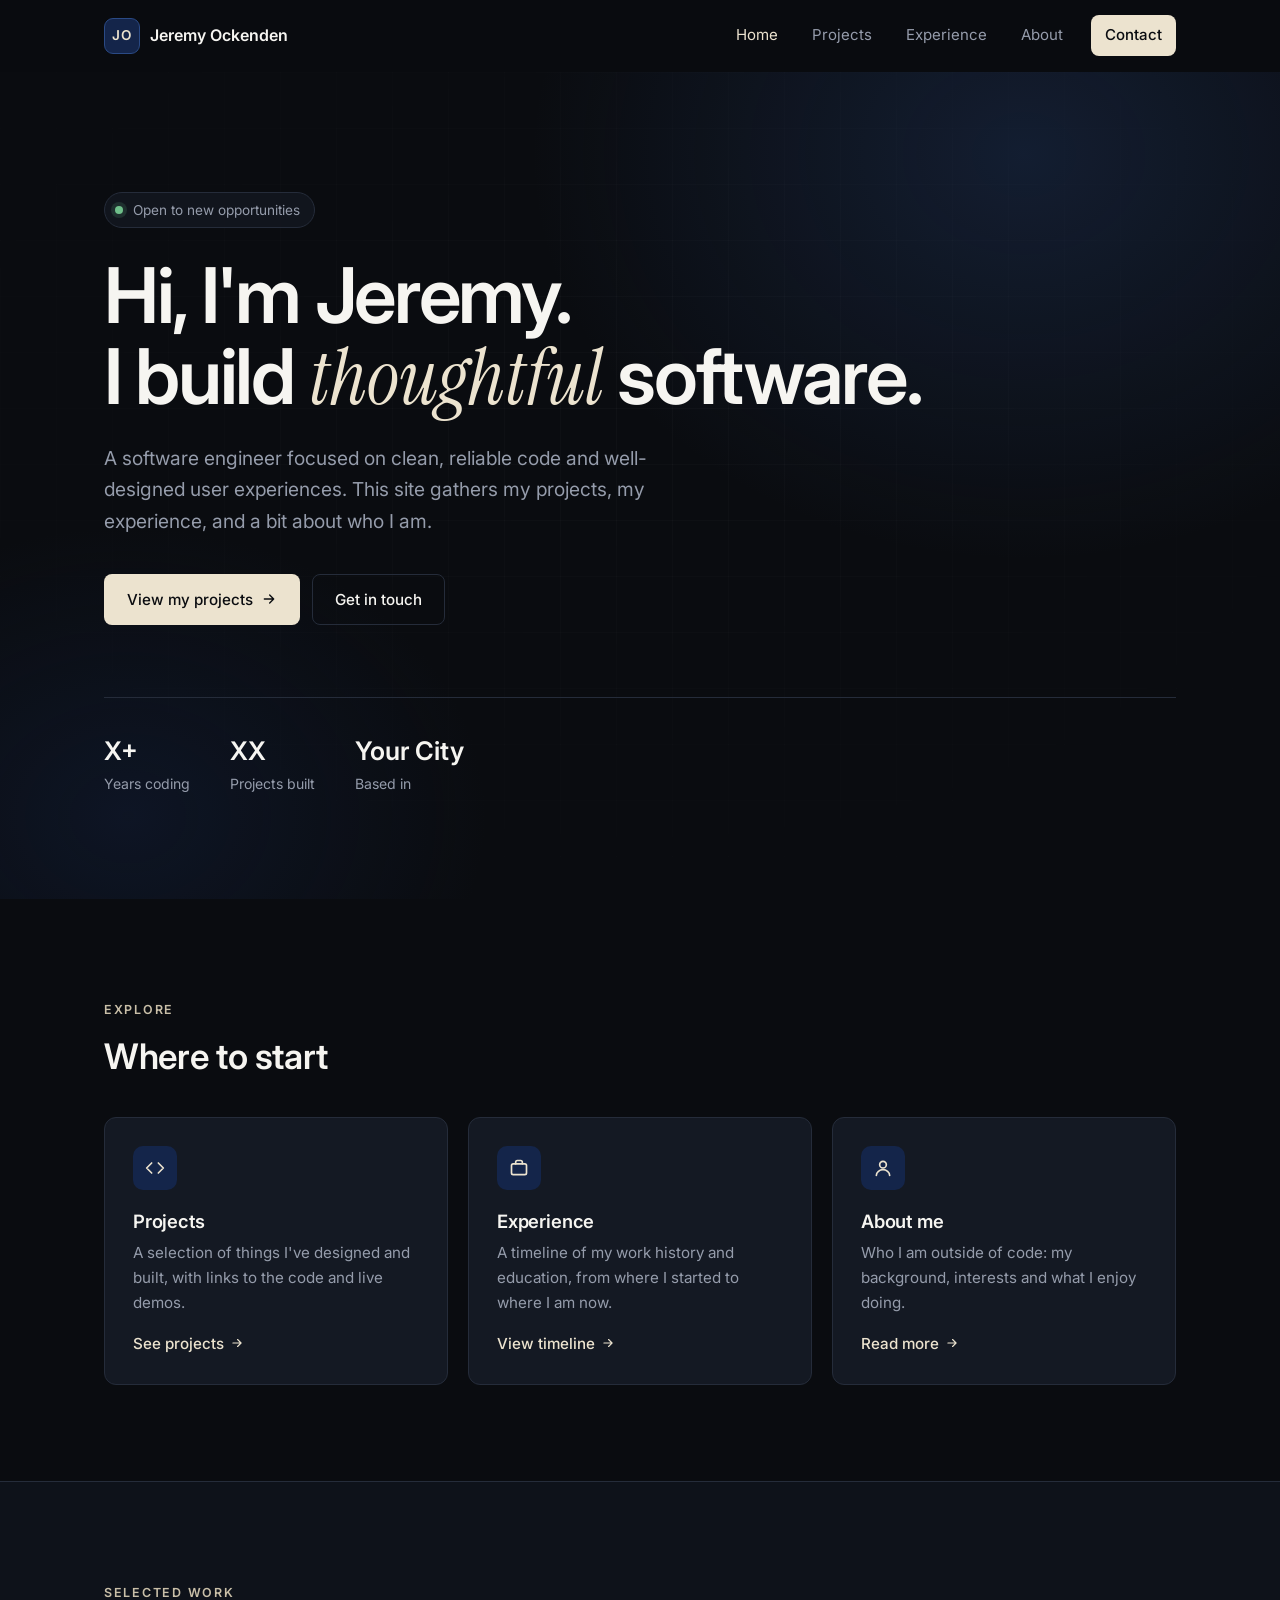
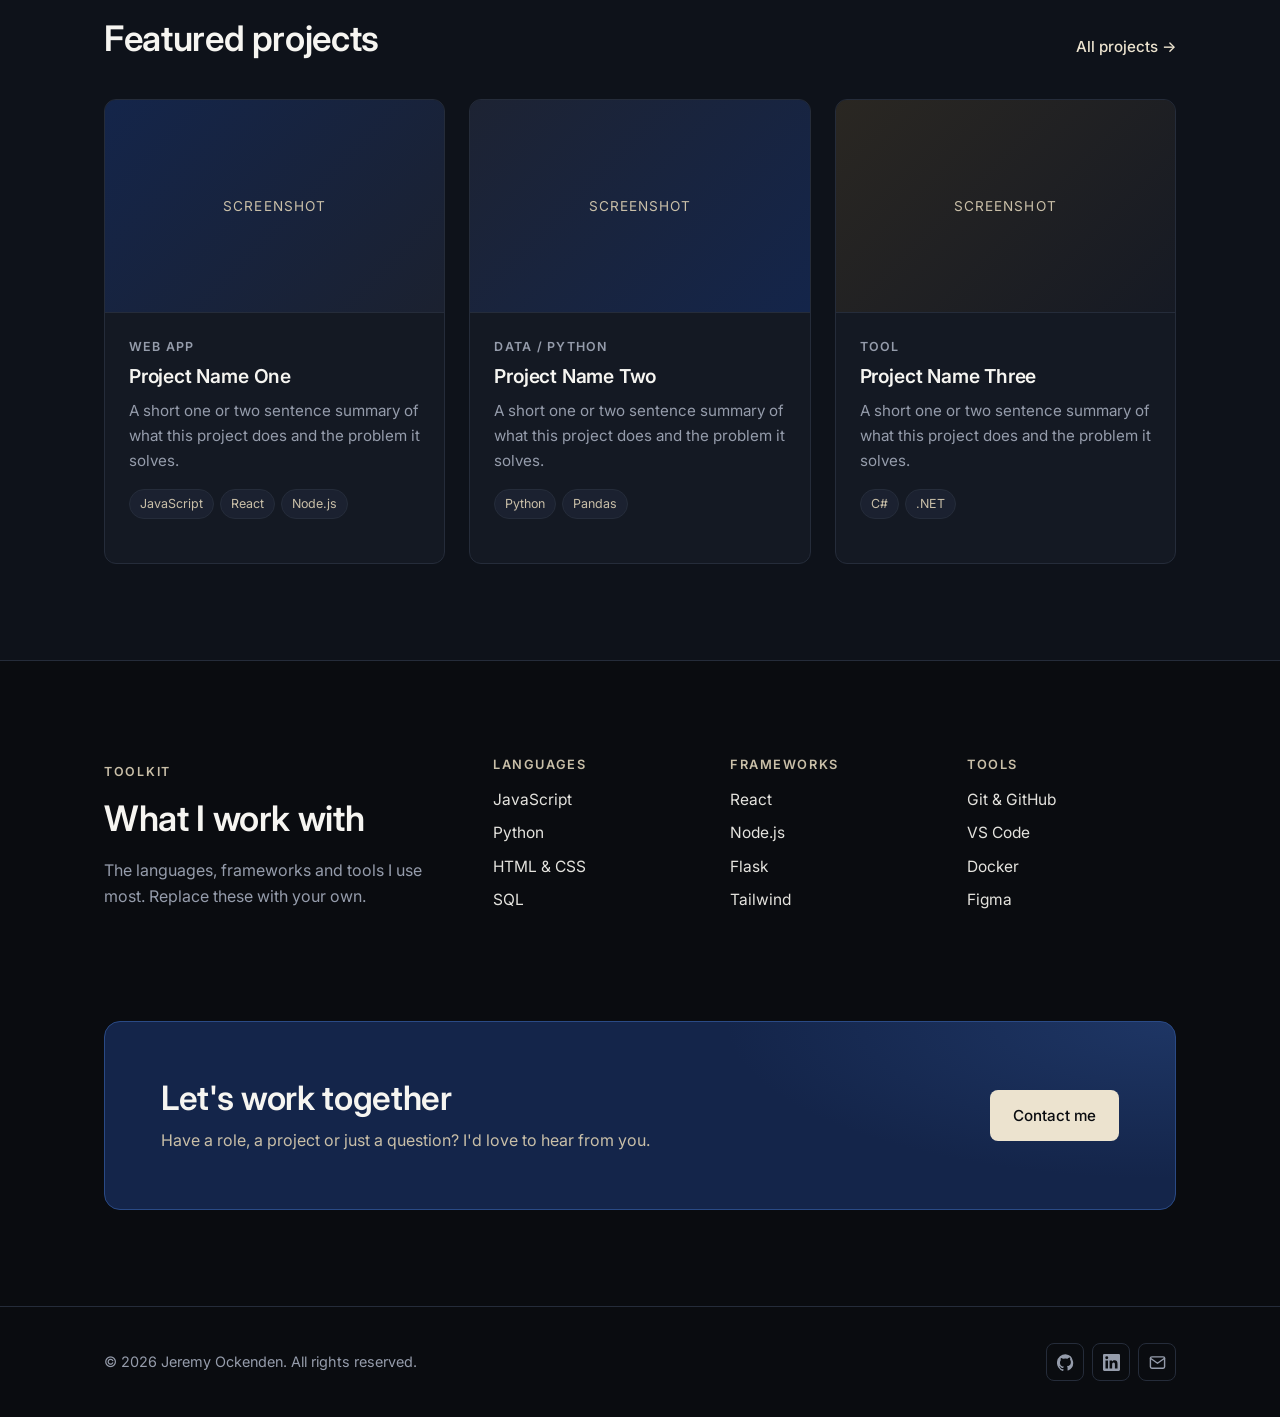
==== index.html @ d4c08396 "Initial personal website Co-Authored-By: Claude Opus 5.5 <noreply@anthropic.com>" ====
<!DOCTYPE html>
<html lang="en">
<head>
  <meta charset="UTF-8">
  <meta name="viewport" content="width=device-width, initial-scale=1.0">
  <title>Jeremy Ockenden | Software Engineer</title>
  <meta name="description" content="Personal website and portfolio of Jeremy Ockenden: projects, experience and contact.">
  <link rel="preconnect" href="https://fonts.googleapis.com">
  <link rel="preconnect" href="https://fonts.gstatic.com" crossorigin>
  <link href="https://fonts.googleapis.com/css2?family=Inter:wght@400;500;600;700&family=Instrument+Serif:ital@1&display=swap" rel="stylesheet">
  <link rel="stylesheet" href="css/styles.css">
</head>
<body>

  <header class="site-header">
    <nav class="container nav" aria-label="Main">
      <a href="index.html" class="logo"><span class="logo-mark">JO</span>Jeremy Ockenden</a>
      <button class="nav-toggle" aria-label="Toggle menu" aria-expanded="false"><span></span></button>
      <ul class="nav-links">
        <li><a href="index.html">Home</a></li>
        <li><a href="projects.html">Projects</a></li>
        <li><a href="experience.html">Experience</a></li>
        <li><a href="about.html">About</a></li>
        <li><a href="contact.html" class="nav-cta">Contact</a></li>
      </ul>
    </nav>
  </header>

  <main>
    <!-- Hero -->
    <section class="hero">
      <div class="container">
        <div class="status-pill"><span class="status-dot"></span>Open to new opportunities</div>
        <h1>Hi, I'm Jeremy.<br>I build <span class="serif">thoughtful</span> software.</h1>
        <p class="hero-lead">
          A software engineer focused on clean, reliable code and well-designed user experiences.
          This site gathers my projects, my experience, and a bit about who I am.
        </p>
        <div class="hero-actions">
          <a href="projects.html" class="btn btn-primary">
            View my projects
            <svg viewBox="0 0 24 24" fill="none" stroke="currentColor" stroke-width="2" stroke-linecap="round" stroke-linejoin="round"><path d="M5 12h14M13 6l6 6-6 6"/></svg>
          </a>
          <a href="contact.html" class="btn btn-secondary">Get in touch</a>
        </div>

        <div class="hero-meta">
          <div><strong>X+</strong><span>Years coding</span></div>
          <div><strong>XX</strong><span>Projects built</span></div>
          <div><strong>Your City</strong><span>Based in</span></div>
        </div>
      </div>
    </section>

    <!-- Quick navigation -->
    <section class="section">
      <div class="container">
        <div class="section-head reveal">
          <div>
            <span class="eyebrow">Explore</span>
            <h2>Where to start</h2>
          </div>
        </div>

        <div class="quick-grid">
          <a href="projects.html" class="quick-card reveal">
            <div class="icon">
              <svg viewBox="0 0 24 24" fill="none" stroke="currentColor" stroke-width="2" stroke-linecap="round" stroke-linejoin="round"><path d="M16 18l6-6-6-6M8 6l-6 6 6 6"/></svg>
            </div>
            <h3>Projects</h3>
            <p>A selection of things I've designed and built, with links to the code and live demos.</p>
            <span class="text-link">See projects
              <svg viewBox="0 0 24 24" fill="none" stroke="currentColor" stroke-width="2" stroke-linecap="round" stroke-linejoin="round"><path d="M5 12h14M13 6l6 6-6 6"/></svg>
            </span>
          </a>
          <a href="experience.html" class="quick-card reveal">
            <div class="icon">
              <svg viewBox="0 0 24 24" fill="none" stroke="currentColor" stroke-width="2" stroke-linecap="round" stroke-linejoin="round"><rect x="3" y="7" width="18" height="13" rx="2"/><path d="M8 7V5a2 2 0 0 1 2-2h4a2 2 0 0 1 2 2v2"/></svg>
            </div>
            <h3>Experience</h3>
            <p>A timeline of my work history and education, from where I started to where I am now.</p>
            <span class="text-link">View timeline
              <svg viewBox="0 0 24 24" fill="none" stroke="currentColor" stroke-width="2" stroke-linecap="round" stroke-linejoin="round"><path d="M5 12h14M13 6l6 6-6 6"/></svg>
            </span>
          </a>
          <a href="about.html" class="quick-card reveal">
            <div class="icon">
              <svg viewBox="0 0 24 24" fill="none" stroke="currentColor" stroke-width="2" stroke-linecap="round" stroke-linejoin="round"><circle cx="12" cy="8" r="4"/><path d="M4 21c0-4 4-7 8-7s8 3 8 7"/></svg>
            </div>
            <h3>About me</h3>
            <p>Who I am outside of code: my background, interests and what I enjoy doing.</p>
            <span class="text-link">Read more
              <svg viewBox="0 0 24 24" fill="none" stroke="currentColor" stroke-width="2" stroke-linecap="round" stroke-linejoin="round"><path d="M5 12h14M13 6l6 6-6 6"/></svg>
            </span>
          </a>
        </div>
      </div>
    </section>

    <!-- Featured projects -->
    <section class="section section-alt">
      <div class="container">
        <div class="section-head reveal">
          <div>
            <span class="eyebrow">Selected work</span>
            <h2>Featured projects</h2>
          </div>
          <a href="projects.html" class="text-link">All projects →</a>
        </div>

        <div class="project-grid">
          <article class="project-card reveal">
            <div class="project-thumb">Screenshot</div>
            <div class="project-body">
              <span class="project-type">Web App</span>
              <h3>Project Name One</h3>
              <p>A short one or two sentence summary of what this project does and the problem it solves.</p>
              <ul class="tags"><li class="tag">JavaScript</li><li class="tag">React</li><li class="tag">Node.js</li></ul>
            </div>
          </article>
          <article class="project-card reveal">
            <div class="project-thumb v2">Screenshot</div>
            <div class="project-body">
              <span class="project-type">Data / Python</span>
              <h3>Project Name Two</h3>
              <p>A short one or two sentence summary of what this project does and the problem it solves.</p>
              <ul class="tags"><li class="tag">Python</li><li class="tag">Pandas</li></ul>
            </div>
          </article>
          <article class="project-card reveal">
            <div class="project-thumb v3">Screenshot</div>
            <div class="project-body">
              <span class="project-type">Tool</span>
              <h3>Project Name Three</h3>
              <p>A short one or two sentence summary of what this project does and the problem it solves.</p>
              <ul class="tags"><li class="tag">C#</li><li class="tag">.NET</li></ul>
            </div>
          </article>
        </div>
      </div>
    </section>

    <!-- Skills -->
    <section class="section">
      <div class="container skills-wrap">
        <div class="reveal">
          <span class="eyebrow">Toolkit</span>
          <h2>What I work with</h2>
          <p class="muted">The languages, frameworks and tools I use most. Replace these with your own.</p>
        </div>
        <div class="skill-groups reveal">
          <div class="skill-group">
            <h4>Languages</h4>
            <ul><li>JavaScript</li><li>Python</li><li>HTML &amp; CSS</li><li>SQL</li></ul>
          </div>
          <div class="skill-group">
            <h4>Frameworks</h4>
            <ul><li>React</li><li>Node.js</li><li>Flask</li><li>Tailwind</li></ul>
          </div>
          <div class="skill-group">
            <h4>Tools</h4>
            <ul><li>Git &amp; GitHub</li><li>VS Code</li><li>Docker</li><li>Figma</li></ul>
          </div>
        </div>
      </div>
    </section>

    <!-- CTA -->
    <section class="section" style="padding-top: 0;">
      <div class="container">
        <div class="cta-band reveal">
          <div>
            <h2>Let's work together</h2>
            <p>Have a role, a project or just a question? I'd love to hear from you.</p>
          </div>
          <a href="contact.html" class="btn btn-primary">Contact me</a>
        </div>
      </div>
    </section>
  </main>

  <footer class="site-footer">
    <div class="container footer-inner">
      <p>© <span id="year"></span> Jeremy Ockenden. All rights reserved.</p>
      <div class="socials">
        <a href="https://github.com/your-username" aria-label="GitHub" target="_blank" rel="noopener">
          <svg viewBox="0 0 24 24" fill="currentColor"><path d="M12 .5a12 12 0 0 0-3.8 23.4c.6.1.8-.3.8-.6v-2c-3.3.7-4-1.6-4-1.6-.6-1.4-1.4-1.8-1.4-1.8-1-.7.1-.7.1-.7 1.2.1 1.8 1.2 1.8 1.2 1 1.8 2.8 1.3 3.5 1 .1-.8.4-1.3.7-1.6-2.7-.3-5.5-1.3-5.5-5.9 0-1.3.5-2.4 1.2-3.2-.1-.3-.5-1.5.1-3.2 0 0 1-.3 3.3 1.2a11.5 11.5 0 0 1 6 0C17.3 4.6 18.3 5 18.3 5c.7 1.7.2 2.9.1 3.2.8.8 1.2 1.9 1.2 3.2 0 4.6-2.8 5.6-5.5 5.9.4.4.8 1.1.8 2.2v3.3c0 .3.2.7.8.6A12 12 0 0 0 12 .5z"/></svg>
        </a>
        <a href="https://www.linkedin.com/in/your-profile" aria-label="LinkedIn" target="_blank" rel="noopener">
          <svg viewBox="0 0 24 24" fill="currentColor"><path d="M20.4 20.5h-3.6v-5.6c0-1.3 0-3-1.8-3s-2.1 1.4-2.1 2.9v5.7H9.3V9h3.4v1.6h.1c.5-.9 1.6-1.8 3.4-1.8 3.6 0 4.3 2.4 4.3 5.5v6.2zM5.3 7.4a2.1 2.1 0 1 1 0-4.2 2.1 2.1 0 0 1 0 4.2zM7.1 20.5H3.5V9h3.6v11.5zM22.2 0H1.8C.8 0 0 .8 0 1.7v20.6c0 .9.8 1.7 1.8 1.7h20.4c1 0 1.8-.8 1.8-1.7V1.7C24 .8 23.2 0 22.2 0z"/></svg>
        </a>
        <a href="contact.html" aria-label="Contact">
          <svg viewBox="0 0 24 24" fill="none" stroke="currentColor" stroke-width="2" stroke-linecap="round" stroke-linejoin="round"><rect x="2" y="4" width="20" height="16" rx="2"/><path d="M22 6l-10 7L2 6"/></svg>
        </a>
      </div>
    </div>
  </footer>

  <script src="js/main.js"></script>
</body>
</html>
---- css/styles.css ----
/* ==========================================================================
   Personal website — shared styles
   Palette: black, dark grey, dark blue, cream, white
   ========================================================================== */

:root {
  --bg: #0a0c10;
  --bg-alt: #0e121a;
  --surface: #141923;
  --surface-2: #1b2130;
  --border: #252c3a;
  --navy: #14254a;
  --navy-light: #2a4a85;
  --cream: #ece3cf;
  --cream-dim: #c9bfa8;
  --white: #f6f5f1;
  --text: #e4e3de;
  --muted: #959cab;

  --font-sans: "Inter", system-ui, -apple-system, "Segoe UI", sans-serif;
  --font-serif: "Instrument Serif", Georgia, serif;

  --radius: 12px;
  --radius-sm: 8px;
  --max-width: 1120px;
  --nav-height: 72px;
  --ease: cubic-bezier(0.2, 0.7, 0.2, 1);
}

*,
*::before,
*::after {
  box-sizing: border-box;
}

html {
  scroll-behavior: smooth;
}

body {
  margin: 0;
  background: var(--bg);
  color: var(--text);
  font-family: var(--font-sans);
  font-size: 16px;
  line-height: 1.65;
  -webkit-font-smoothing: antialiased;
  display: flex;
  flex-direction: column;
  min-height: 100vh;
}

main {
  flex: 1;
}

img {
  max-width: 100%;
  display: block;
}

a {
  color: inherit;
  text-decoration: none;
}

h1,
h2,
h3,
h4 {
  color: var(--white);
  line-height: 1.2;
  margin: 0 0 0.5em;
  font-weight: 600;
  letter-spacing: -0.01em;
}

p {
  margin: 0 0 1em;
}

.container {
  width: 100%;
  max-width: var(--max-width);
  margin: 0 auto;
  padding: 0 24px;
}

.serif {
  font-family: var(--font-serif);
  font-weight: 400;
  font-style: italic;
  color: var(--cream);
  letter-spacing: 0;
}

.eyebrow {
  display: inline-block;
  font-size: 0.78rem;
  font-weight: 600;
  letter-spacing: 0.14em;
  text-transform: uppercase;
  color: var(--cream-dim);
  margin-bottom: 14px;
}

.muted {
  color: var(--muted);
}

/* ---------- Navigation ---------- */

.site-header {
  position: sticky;
  top: 0;
  z-index: 50;
  height: var(--nav-height);
  background: rgba(10, 12, 16, 0.82);
  backdrop-filter: blur(12px);
  -webkit-backdrop-filter: blur(12px);
  border-bottom: 1px solid transparent;
  transition: border-color 0.3s var(--ease);
}

.site-header.scrolled {
  border-bottom-color: var(--border);
}

.nav {
  height: 100%;
  display: flex;
  align-items: center;
  justify-content: space-between;
}

.logo {
  display: flex;
  align-items: center;
  gap: 10px;
  font-weight: 600;
  color: var(--white);
}

.logo-mark {
  width: 36px;
  height: 36px;
  border-radius: 9px;
  background: var(--navy);
  border: 1px solid var(--navy-light);
  display: grid;
  place-items: center;
  font-size: 0.85rem;
  letter-spacing: 0.04em;
  color: var(--cream);
}

.nav-links {
  display: flex;
  align-items: center;
  gap: 6px;
  list-style: none;
  margin: 0;
  padding: 0;
}

.nav-links a {
  display: block;
  padding: 8px 14px;
  border-radius: var(--radius-sm);
  font-size: 0.94rem;
  color: var(--muted);
  transition: color 0.2s, background 0.2s;
}

.nav-links a:hover {
  color: var(--white);
  background: var(--surface);
}

.nav-links a.active {
  color: var(--cream);
}

.nav-links a.nav-cta {
  margin-left: 8px;
  color: var(--bg);
  background: var(--cream);
  font-weight: 500;
}

.nav-links a.nav-cta:hover {
  background: var(--white);
}

.nav-toggle {
  display: none;
  background: none;
  border: 1px solid var(--border);
  border-radius: var(--radius-sm);
  width: 42px;
  height: 42px;
  cursor: pointer;
  padding: 0;
  place-items: center;
}

.nav-toggle span,
.nav-toggle span::before,
.nav-toggle span::after {
  display: block;
  width: 18px;
  height: 1.5px;
  background: var(--white);
  position: relative;
  transition: transform 0.25s var(--ease), background 0.25s;
}

.nav-toggle span::before,
.nav-toggle span::after {
  content: "";
  position: absolute;
  left: 0;
}

.nav-toggle span::before {
  top: -6px;
}

.nav-toggle span::after {
  top: 6px;
}

.nav-open .nav-toggle span {
  background: transparent;
}

.nav-open .nav-toggle span::before {
  transform: translateY(6px) rotate(45deg);
}

.nav-open .nav-toggle span::after {
  transform: translateY(-6px) rotate(-45deg);
}

/* ---------- Buttons ---------- */

.btn {
  display: inline-flex;
  align-items: center;
  gap: 8px;
  padding: 12px 22px;
  border-radius: var(--radius-sm);
  font-family: inherit;
  font-size: 0.95rem;
  font-weight: 500;
  border: 1px solid transparent;
  cursor: pointer;
  transition: background 0.2s, color 0.2s, border-color 0.2s, transform 0.2s;
}

.btn:hover {
  transform: translateY(-1px);
}

.btn-primary {
  background: var(--cream);
  color: var(--bg);
}

.btn-primary:hover {
  background: var(--white);
}

.btn-secondary {
  background: transparent;
  color: var(--white);
  border-color: var(--border);
}

.btn-secondary:hover {
  border-color: var(--cream-dim);
}

.btn svg {
  width: 16px;
  height: 16px;
}

.text-link {
  display: inline-flex;
  align-items: center;
  gap: 6px;
  color: var(--cream);
  font-weight: 500;
  font-size: 0.95rem;
}

.text-link:hover {
  text-decoration: underline;
  text-underline-offset: 4px;
}

/* ---------- Page sections ---------- */

.section {
  padding: 96px 0;
}

.section-alt {
  background: var(--bg-alt);
  border-top: 1px solid var(--border);
  border-bottom: 1px solid var(--border);
}

.section-head {
  display: flex;
  align-items: flex-end;
  justify-content: space-between;
  gap: 24px;
  margin-bottom: 40px;
  flex-wrap: wrap;
}

.section-head h2 {
  font-size: clamp(1.7rem, 3vw, 2.2rem);
  margin: 0;
}

.page-header {
  padding: 88px 0 48px;
  border-bottom: 1px solid var(--border);
  background:
    radial-gradient(ellipse 60% 80% at 85% 0%, rgba(42, 74, 133, 0.22), transparent 70%),
    var(--bg);
}

.page-header h1 {
  font-size: clamp(2.2rem, 5vw, 3.4rem);
  margin-bottom: 14px;
}

.page-header p {
  max-width: 620px;
  color: var(--muted);
  font-size: 1.08rem;
  margin: 0;
}

/* ---------- Hero (home) ---------- */

.hero {
  position: relative;
  padding: 120px 0 104px;
  overflow: hidden;
  background:
    radial-gradient(ellipse 55% 70% at 80% 10%, rgba(42, 74, 133, 0.28), transparent 70%),
    radial-gradient(ellipse 40% 50% at 10% 90%, rgba(20, 37, 74, 0.35), transparent 70%),
    var(--bg);
}

.hero::after {
  content: "";
  position: absolute;
  inset: 0;
  background-image:
    linear-gradient(rgba(255, 255, 255, 0.025) 1px, transparent 1px),
    linear-gradient(90deg, rgba(255, 255, 255, 0.025) 1px, transparent 1px);
  background-size: 56px 56px;
  mask-image: radial-gradient(ellipse 70% 70% at 50% 40%, black, transparent);
  -webkit-mask-image: radial-gradient(ellipse 70% 70% at 50% 40%, black, transparent);
  pointer-events: none;
}

.hero .container {
  position: relative;
  z-index: 1;
}

.status-pill {
  display: inline-flex;
  align-items: center;
  gap: 10px;
  padding: 6px 14px 6px 10px;
  border: 1px solid var(--border);
  border-radius: 999px;
  background: rgba(20, 25, 35, 0.7);
  font-size: 0.85rem;
  color: var(--muted);
  margin-bottom: 28px;
}

.status-dot {
  width: 8px;
  height: 8px;
  border-radius: 50%;
  background: #6fbf8a;
  box-shadow: 0 0 0 4px rgba(111, 191, 138, 0.15);
}

.hero h1 {
  font-size: clamp(2.6rem, 7vw, 4.8rem);
  line-height: 1.05;
  letter-spacing: -0.03em;
  margin-bottom: 24px;
  max-width: 820px;
}

.hero-lead {
  font-size: clamp(1.05rem, 1.6vw, 1.2rem);
  color: var(--muted);
  max-width: 600px;
  margin-bottom: 36px;
}

.hero-actions {
  display: flex;
  gap: 12px;
  flex-wrap: wrap;
}

.hero-meta {
  display: flex;
  gap: 40px;
  flex-wrap: wrap;
  margin-top: 72px;
  padding-top: 32px;
  border-top: 1px solid var(--border);
}

.hero-meta div {
  display: flex;
  flex-direction: column;
}

.hero-meta strong {
  font-size: 1.6rem;
  font-weight: 600;
  color: var(--white);
}

.hero-meta span {
  font-size: 0.88rem;
  color: var(--muted);
}

/* ---------- Quick links (home) ---------- */

.quick-grid {
  display: grid;
  grid-template-columns: repeat(3, 1fr);
  gap: 20px;
}

.quick-card {
  display: flex;
  flex-direction: column;
  padding: 28px;
  border-radius: var(--radius);
  background: var(--surface);
  border: 1px solid var(--border);
  transition: border-color 0.25s, transform 0.25s var(--ease);
}

.quick-card:hover {
  border-color: var(--navy-light);
  transform: translateY(-3px);
}

.quick-card .icon {
  width: 44px;
  height: 44px;
  border-radius: 10px;
  background: var(--navy);
  display: grid;
  place-items: center;
  color: var(--cream);
  margin-bottom: 20px;
}

.quick-card .icon svg {
  width: 20px;
  height: 20px;
}

.quick-card h3 {
  font-size: 1.15rem;
  margin-bottom: 8px;
}

.quick-card p {
  color: var(--muted);
  font-size: 0.95rem;
  flex: 1;
}

.quick-card .text-link svg {
  width: 14px;
  height: 14px;
  transition: transform 0.2s;
}

.quick-card:hover .text-link svg {
  transform: translateX(3px);
}

/* ---------- Skills strip ---------- */

.skills-wrap {
  display: grid;
  grid-template-columns: 1fr 2fr;
  gap: 48px;
  align-items: start;
}

.skills-wrap h2 {
  font-size: clamp(1.7rem, 3vw, 2.2rem);
}

.skill-groups {
  display: grid;
  grid-template-columns: repeat(3, 1fr);
  gap: 28px;
}

.skill-group h4 {
  font-size: 0.8rem;
  font-weight: 600;
  letter-spacing: 0.12em;
  text-transform: uppercase;
  color: var(--cream-dim);
  margin-bottom: 14px;
}

.skill-group ul {
  list-style: none;
  margin: 0;
  padding: 0;
  display: flex;
  flex-direction: column;
  gap: 8px;
}

.skill-group li {
  color: var(--text);
  font-size: 0.97rem;
}

/* ---------- Tags ---------- */

.tags {
  display: flex;
  flex-wrap: wrap;
  gap: 6px;
  list-style: none;
  margin: 0;
  padding: 0;
}

.tag {
  font-size: 0.78rem;
  padding: 4px 10px;
  border-radius: 999px;
  background: var(--surface-2);
  border: 1px solid var(--border);
  color: var(--cream-dim);
}

/* ---------- Project cards ---------- */

.project-grid {
  display: grid;
  grid-template-columns: repeat(3, 1fr);
  gap: 24px;
}

.project-card {
  display: flex;
  flex-direction: column;
  border-radius: var(--radius);
  background: var(--surface);
  border: 1px solid var(--border);
  overflow: hidden;
  transition: border-color 0.25s, transform 0.25s var(--ease);
}

.project-card:hover {
  border-color: var(--navy-light);
  transform: translateY(-3px);
}

.project-card.hidden {
  display: none;
}

.project-thumb {
  aspect-ratio: 16 / 10;
  display: grid;
  place-items: center;
  background:
    linear-gradient(135deg, var(--navy) 0%, var(--surface-2) 100%);
  border-bottom: 1px solid var(--border);
  color: var(--cream-dim);
  font-size: 0.85rem;
  letter-spacing: 0.08em;
  text-transform: uppercase;
  position: relative;
}

.project-thumb img {
  width: 100%;
  height: 100%;
  object-fit: cover;
}

.project-thumb.v2 {
  background: linear-gradient(135deg, #1d2333 0%, var(--navy) 100%);
}

.project-thumb.v3 {
  background: linear-gradient(135deg, #2a2722 0%, #161a24 100%);
}

.project-body {
  display: flex;
  flex-direction: column;
  flex: 1;
  padding: 24px;
}

.project-body .project-type {
  font-size: 0.78rem;
  font-weight: 600;
  letter-spacing: 0.1em;
  text-transform: uppercase;
  color: var(--muted);
  margin-bottom: 8px;
}

.project-body h3 {
  font-size: 1.2rem;
  margin-bottom: 10px;
}

.project-body p {
  color: var(--muted);
  font-size: 0.95rem;
  flex: 1;
}

.project-body .tags {
  margin-bottom: 20px;
}

.project-links {
  display: flex;
  gap: 18px;
  padding-top: 18px;
  border-top: 1px solid var(--border);
}

.project-links a {
  display: inline-flex;
  align-items: center;
  gap: 6px;
  font-size: 0.9rem;
  color: var(--text);
  transition: color 0.2s;
}

.project-links a:hover {
  color: var(--cream);
}

.project-links svg {
  width: 16px;
  height: 16px;
}

/* ---------- Filters ---------- */

.filters {
  display: flex;
  flex-wrap: wrap;
  gap: 8px;
  margin-bottom: 36px;
}

.filter-btn {
  font-family: inherit;
  font-size: 0.9rem;
  padding: 8px 16px;
  border-radius: 999px;
  border: 1px solid var(--border);
  background: transparent;
  color: var(--muted);
  cursor: pointer;
  transition: all 0.2s;
}

.filter-btn:hover {
  color: var(--white);
  border-color: var(--muted);
}

.filter-btn.active {
  background: var(--cream);
  border-color: var(--cream);
  color: var(--bg);
}

/* ---------- Timeline ---------- */

.timeline-toolbar {
  display: flex;
  align-items: center;
  justify-content: space-between;
  gap: 16px;
  flex-wrap: wrap;
  margin-bottom: 48px;
}

.timeline-toolbar .filters {
  margin: 0;
}

.timeline {
  position: relative;
  list-style: none;
  margin: 0;
  padding: 0 0 0 40px;
}

.timeline::before {
  content: "";
  position: absolute;
  left: 11px;
  top: 6px;
  bottom: 6px;
  width: 2px;
  background: linear-gradient(to bottom, var(--navy-light), var(--border));
}

.timeline-item {
  position: relative;
  padding-bottom: 40px;
}

.timeline-item:last-child {
  padding-bottom: 0;
}

.timeline-item.hidden {
  display: none;
}

.timeline-marker {
  position: absolute;
  left: -40px;
  top: 4px;
  width: 24px;
  height: 24px;
  border-radius: 50%;
  background: var(--bg);
  border: 2px solid var(--navy-light);
  display: grid;
  place-items: center;
}

.timeline-marker::after {
  content: "";
  width: 8px;
  height: 8px;
  border-radius: 50%;
  background: var(--cream);
}

.timeline-item[data-type="education"] .timeline-marker {
  border-color: var(--cream-dim);
}

.timeline-item[data-type="education"] .timeline-marker::after {
  background: var(--navy-light);
}

.timeline-card {
  padding: 26px 28px;
  border-radius: var(--radius);
  background: var(--surface);
  border: 1px solid var(--border);
}

.timeline-top {
  display: flex;
  justify-content: space-between;
  align-items: flex-start;
  gap: 16px;
  flex-wrap: wrap;
  margin-bottom: 6px;
}

.timeline-card h3 {
  font-size: 1.2rem;
  margin: 0;
}

.timeline-date {
  font-size: 0.88rem;
  color: var(--cream-dim);
  white-space: nowrap;
  font-variant-numeric: tabular-nums;
}

.timeline-org {
  color: var(--text);
  font-weight: 500;
  margin-bottom: 14px;
}

.timeline-org .muted {
  font-weight: 400;
}

.type-badge {
  display: inline-block;
  font-size: 0.7rem;
  font-weight: 600;
  letter-spacing: 0.1em;
  text-transform: uppercase;
  padding: 3px 8px;
  border-radius: 4px;
  margin-left: 8px;
  vertical-align: middle;
  background: var(--navy);
  color: var(--cream);
}

.type-badge.edu {
  background: var(--cream);
  color: var(--bg);
}

.timeline-card ul {
  margin: 0 0 18px;
  padding-left: 18px;
  color: var(--muted);
}

.timeline-card li {
  margin-bottom: 6px;
}

.timeline-card li::marker {
  color: var(--navy-light);
}

/* ---------- About ---------- */

.about-grid {
  display: grid;
  grid-template-columns: 380px 1fr;
  gap: 64px;
  align-items: start;
}

.portrait {
  position: sticky;
  top: calc(var(--nav-height) + 32px);
}

.portrait-frame {
  border-radius: var(--radius);
  overflow: hidden;
  border: 1px solid var(--border);
  background: var(--surface);
  aspect-ratio: 4 / 5;
}

.portrait-frame img {
  width: 100%;
  height: 100%;
  object-fit: cover;
}

.portrait-caption {
  display: flex;
  flex-direction: column;
  gap: 4px;
  margin-top: 16px;
  font-size: 0.92rem;
  color: var(--muted);
}

.portrait-caption strong {
  color: var(--white);
  font-weight: 600;
  font-size: 1rem;
}

.about-text h2 {
  font-size: 1.6rem;
  margin-top: 48px;
}

.about-text h2:first-child {
  margin-top: 0;
}

.about-text p {
  color: var(--muted);
  font-size: 1.04rem;
}

.about-text p.lead {
  color: var(--text);
  font-size: 1.2rem;
  line-height: 1.6;
}

.hobby-grid {
  display: grid;
  grid-template-columns: repeat(2, 1fr);
  gap: 16px;
  margin-top: 20px;
}

.hobby-card {
  display: flex;
  gap: 16px;
  padding: 22px;
  border-radius: var(--radius);
  background: var(--surface);
  border: 1px solid var(--border);
}

.hobby-card .icon {
  flex-shrink: 0;
  width: 42px;
  height: 42px;
  border-radius: 10px;
  background: var(--navy);
  color: var(--cream);
  display: grid;
  place-items: center;
}

.hobby-card .icon svg {
  width: 20px;
  height: 20px;
}

.hobby-card h3 {
  font-size: 1.02rem;
  margin-bottom: 4px;
}

.hobby-card p {
  font-size: 0.92rem;
  margin: 0;
}

.facts {
  display: grid;
  grid-template-columns: repeat(2, 1fr);
  gap: 0;
  margin: 20px 0 0;
  border: 1px solid var(--border);
  border-radius: var(--radius);
  overflow: hidden;
}

.facts div {
  padding: 18px 22px;
  border-bottom: 1px solid var(--border);
}

.facts div:nth-child(odd) {
  border-right: 1px solid var(--border);
}

.facts div:nth-last-child(-n + 2) {
  border-bottom: none;
}

.facts dt {
  font-size: 0.8rem;
  letter-spacing: 0.08em;
  text-transform: uppercase;
  color: var(--muted);
  margin-bottom: 4px;
}

.facts dd {
  margin: 0;
  color: var(--white);
}

/* ---------- Contact ---------- */

.contact-grid {
  display: grid;
  grid-template-columns: 1fr 1.6fr;
  gap: 48px;
  align-items: start;
}

.contact-info h2 {
  font-size: 1.5rem;
}

.contact-info > p {
  color: var(--muted);
}

.contact-list {
  list-style: none;
  margin: 28px 0 0;
  padding: 0;
  display: flex;
  flex-direction: column;
  gap: 12px;
}

.contact-list a,
.contact-list .contact-item {
  display: flex;
  align-items: center;
  gap: 14px;
  padding: 16px 18px;
  border-radius: var(--radius);
  background: var(--surface);
  border: 1px solid var(--border);
  transition: border-color 0.2s;
}

.contact-list a:hover {
  border-color: var(--navy-light);
}

.contact-list .icon {
  width: 38px;
  height: 38px;
  border-radius: 9px;
  background: var(--navy);
  color: var(--cream);
  display: grid;
  place-items: center;
  flex-shrink: 0;
}

.contact-list .icon svg {
  width: 18px;
  height: 18px;
}

.contact-list small {
  display: block;
  font-size: 0.78rem;
  color: var(--muted);
  letter-spacing: 0.04em;
}

.contact-list span {
  color: var(--white);
  font-size: 0.97rem;
}

.form-card {
  padding: 36px;
  border-radius: var(--radius);
  background: var(--surface);
  border: 1px solid var(--border);
}

.form-row {
  display: grid;
  grid-template-columns: 1fr 1fr;
  gap: 18px;
}

.field {
  display: flex;
  flex-direction: column;
  margin-bottom: 20px;
}

.field label {
  font-size: 0.88rem;
  font-weight: 500;
  color: var(--text);
  margin-bottom: 8px;
}

.field label .req {
  color: var(--cream-dim);
}

.field input,
.field select,
.field textarea {
  font-family: inherit;
  font-size: 0.97rem;
  color: var(--white);
  background: var(--bg);
  border: 1px solid var(--border);
  border-radius: var(--radius-sm);
  padding: 12px 14px;
  transition: border-color 0.2s, box-shadow 0.2s;
  width: 100%;
}

.field select {
  appearance: none;
  background-image: url("data:image/svg+xml,%3Csvg xmlns='http://www.w3.org/2000/svg' width='12' height='12' viewBox='0 0 24 24' fill='none' stroke='%23959cab' stroke-width='2'%3E%3Cpath d='M6 9l6 6 6-6'/%3E%3C/svg%3E");
  background-repeat: no-repeat;
  background-position: right 14px center;
  padding-right: 36px;
}

.field textarea {
  min-height: 160px;
  resize: vertical;
}

.field input::placeholder,
.field textarea::placeholder {
  color: #5f6676;
}

.field input:focus,
.field select:focus,
.field textarea:focus {
  outline: none;
  border-color: var(--navy-light);
  box-shadow: 0 0 0 3px rgba(42, 74, 133, 0.3);
}

.field.invalid input,
.field.invalid textarea {
  border-color: #c8705f;
}

.field-error {
  font-size: 0.82rem;
  color: #e09484;
  margin-top: 6px;
  min-height: 0;
}

.form-footer {
  display: flex;
  align-items: center;
  justify-content: space-between;
  gap: 16px;
  flex-wrap: wrap;
}

.form-footer .muted {
  font-size: 0.85rem;
  margin: 0;
}

.form-status {
  display: none;
  margin-top: 20px;
  padding: 14px 16px;
  border-radius: var(--radius-sm);
  font-size: 0.95rem;
}

.form-status.success {
  display: block;
  background: rgba(111, 191, 138, 0.1);
  border: 1px solid rgba(111, 191, 138, 0.35);
  color: #a9dcb9;
}

.form-status.error {
  display: block;
  background: rgba(200, 112, 95, 0.1);
  border: 1px solid rgba(200, 112, 95, 0.35);
  color: #e09484;
}

/* ---------- CTA band ---------- */

.cta-band {
  padding: 56px;
  border-radius: 16px;
  background:
    radial-gradient(ellipse 60% 120% at 100% 0%, rgba(42, 74, 133, 0.45), transparent 70%),
    var(--navy);
  border: 1px solid var(--navy-light);
  display: flex;
  align-items: center;
  justify-content: space-between;
  gap: 32px;
  flex-wrap: wrap;
}

.cta-band h2 {
  font-size: clamp(1.6rem, 3vw, 2.1rem);
  margin-bottom: 8px;
}

.cta-band p {
  color: var(--cream-dim);
  margin: 0;
  max-width: 520px;
}

/* ---------- Footer ---------- */

.site-footer {
  border-top: 1px solid var(--border);
  padding: 36px 0;
  margin-top: 0;
}

.footer-inner {
  display: flex;
  align-items: center;
  justify-content: space-between;
  gap: 20px;
  flex-wrap: wrap;
}

.footer-inner p {
  margin: 0;
  font-size: 0.9rem;
  color: var(--muted);
}

.socials {
  display: flex;
  gap: 8px;
}

.socials a {
  width: 38px;
  height: 38px;
  border-radius: var(--radius-sm);
  border: 1px solid var(--border);
  display: grid;
  place-items: center;
  color: var(--muted);
  transition: color 0.2s, border-color 0.2s;
}

.socials a:hover {
  color: var(--cream);
  border-color: var(--cream-dim);
}

.socials svg {
  width: 17px;
  height: 17px;
}

/* ---------- Reveal on scroll ---------- */

.reveal {
  opacity: 0;
  transform: translateY(16px);
  transition: opacity 0.6s var(--ease), transform 0.6s var(--ease);
}

.reveal.visible {
  opacity: 1;
  transform: none;
}

@media (prefers-reduced-motion: reduce) {
  html {
    scroll-behavior: auto;
  }

  .reveal {
    opacity: 1;
    transform: none;
    transition: none;
  }

  * {
    transition: none !important;
  }
}

/* ---------- Focus ---------- */

:focus-visible {
  outline: 2px solid var(--cream);
  outline-offset: 2px;
}

/* ---------- Responsive ---------- */

@media (max-width: 960px) {
  .project-grid,
  .quick-grid {
    grid-template-columns: repeat(2, 1fr);
  }

  .skills-wrap,
  .about-grid,
  .contact-grid {
    grid-template-columns: 1fr;
    gap: 40px;
  }

  .portrait {
    position: static;
    max-width: 360px;
  }
}

@media (max-width: 760px) {
  .nav-toggle {
    display: grid;
  }

  .nav-links {
    position: fixed;
    top: var(--nav-height);
    left: 0;
    right: 0;
    flex-direction: column;
    align-items: stretch;
    gap: 4px;
    padding: 16px 24px 24px;
    background: var(--bg);
    border-bottom: 1px solid var(--border);
    transform: translateY(-8px);
    opacity: 0;
    pointer-events: none;
    transition: opacity 0.2s, transform 0.2s var(--ease);
  }

  .nav-open .nav-links {
    transform: none;
    opacity: 1;
    pointer-events: auto;
  }

  .nav-links a {
    padding: 12px 14px;
    font-size: 1rem;
  }

  .nav-links a.nav-cta {
    margin: 8px 0 0;
    text-align: center;
  }

  .section {
    padding: 72px 0;
  }

  .hero {
    padding: 80px 0 72px;
  }

  .hero-meta {
    gap: 28px;
    margin-top: 56px;
  }

  .project-grid,
  .quick-grid,
  .skill-groups,
  .hobby-grid,
  .form-row {
    grid-template-columns: 1fr;
  }

  .form-row {
    gap: 0;
  }

  .form-card {
    padding: 24px;
  }

  .cta-band {
    padding: 36px 28px;
  }

  .timeline {
    padding-left: 32px;
  }

  .timeline::before {
    left: 9px;
  }

  .timeline-marker {
    left: -32px;
    width: 20px;
    height: 20px;
  }

  .timeline-card {
    padding: 22px;
  }

  .facts {
    grid-template-columns: 1fr;
  }

  .facts div:nth-child(odd) {
    border-right: none;
  }

  .facts div:nth-last-child(2) {
    border-bottom: 1px solid var(--border);
  }
}

@media (max-width: 420px) {
  .container {
    padding: 0 16px;
  }
}
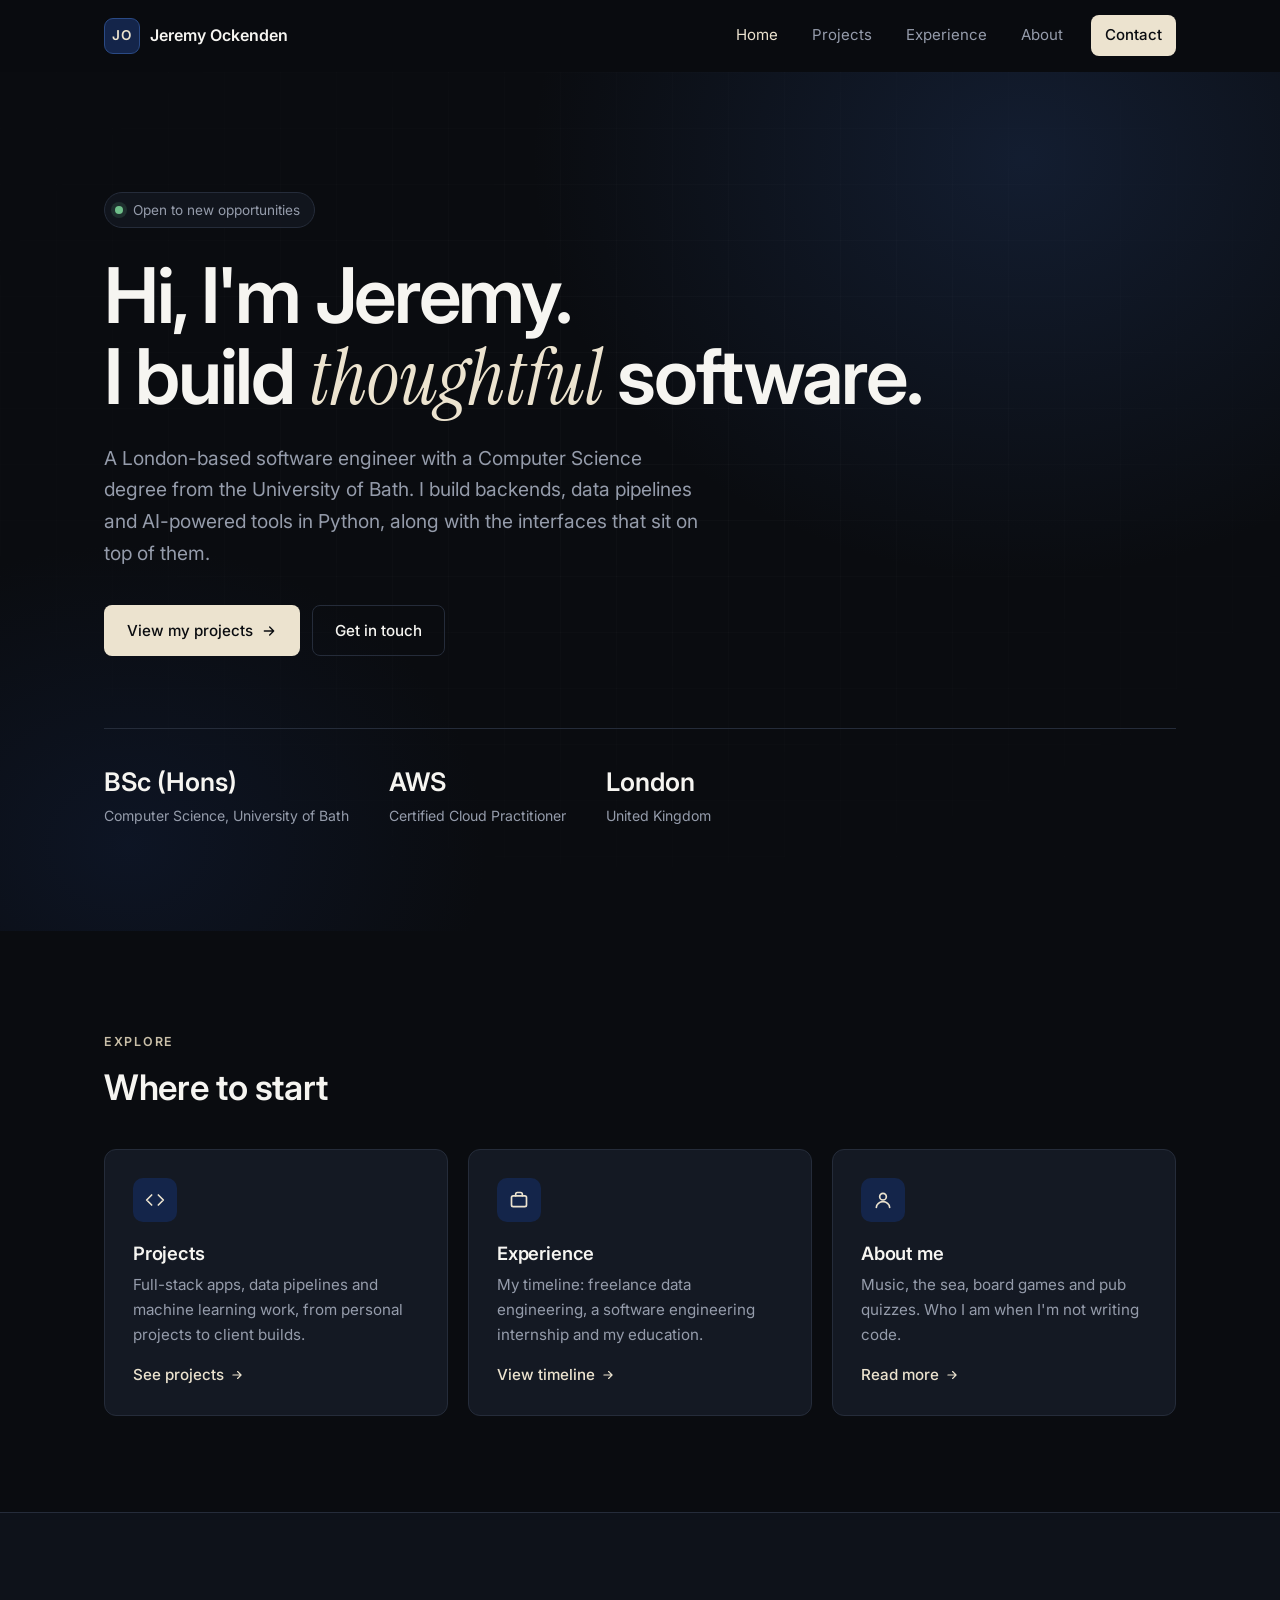
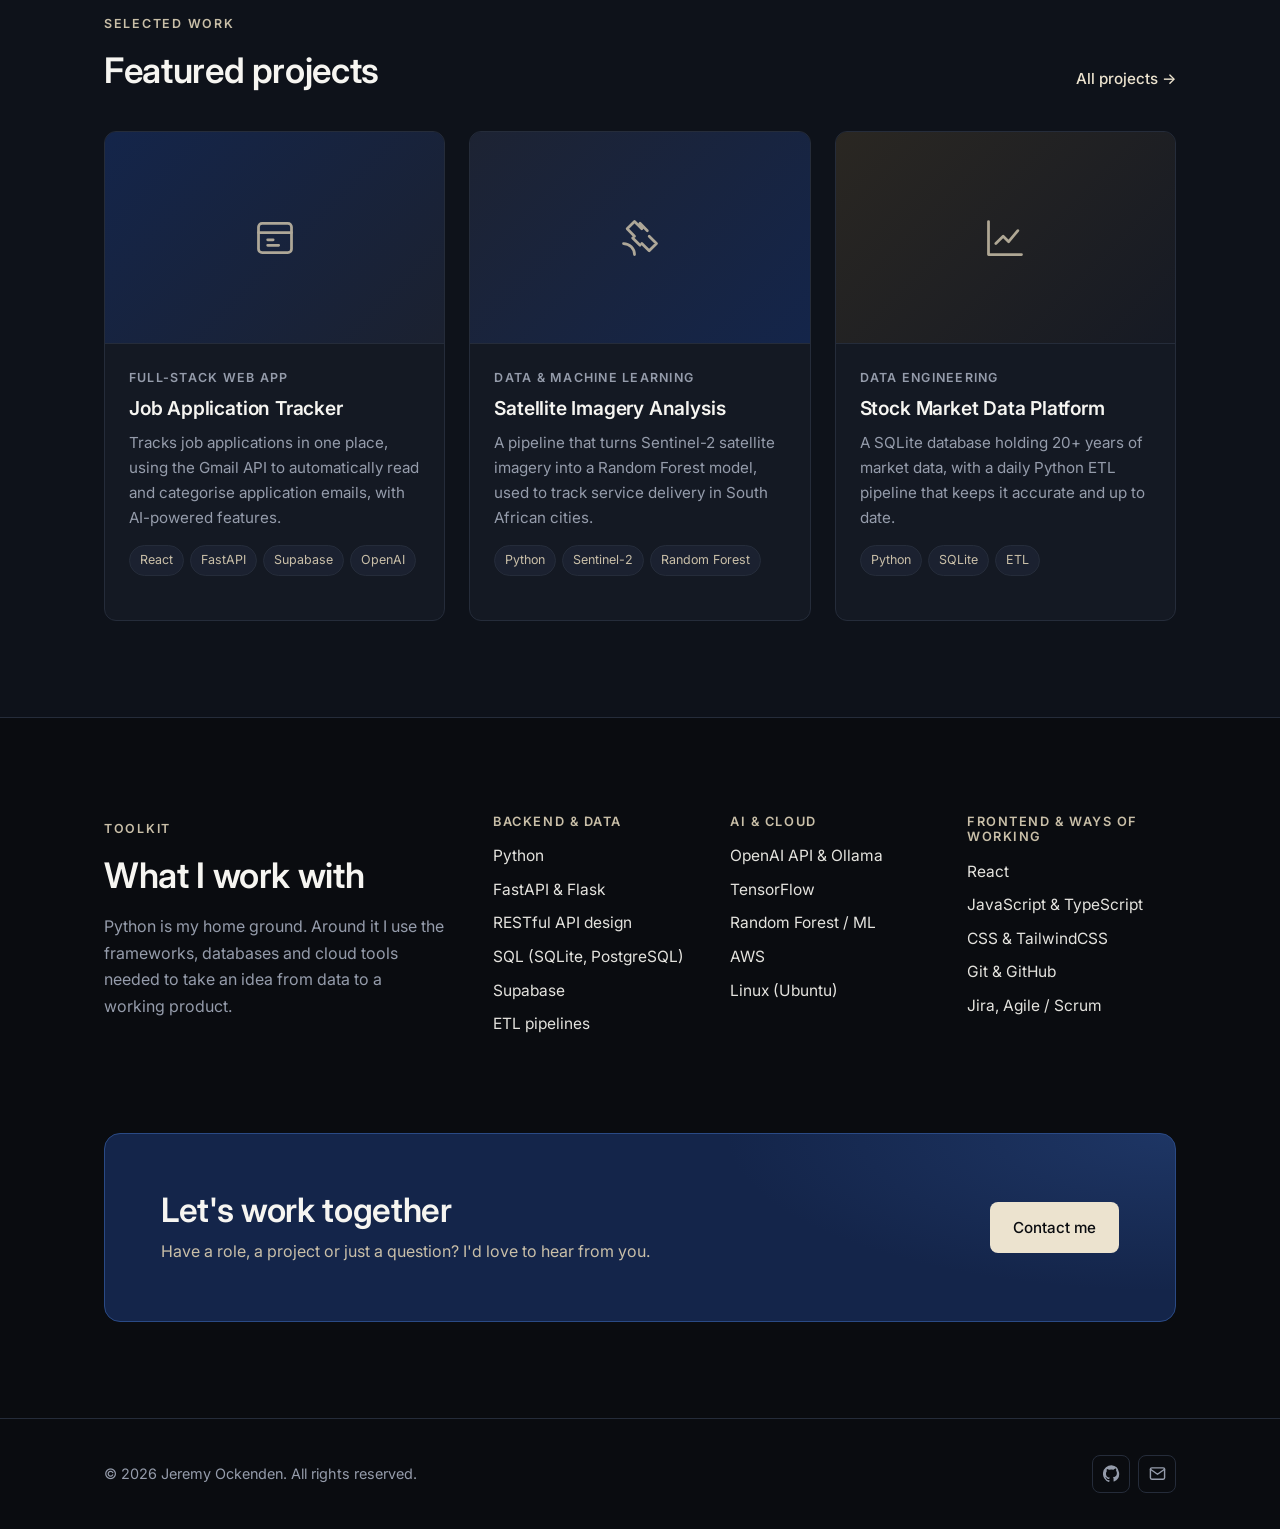
==== commit 0e7bb627: "Populate site with CV content: experience, education, projects and about Co-Authored-By: Claude Opus" ====
--- a/index.html
+++ b/index.html
@@ -4,7 +4,7 @@
   <meta charset="UTF-8">
   <meta name="viewport" content="width=device-width, initial-scale=1.0">
   <title>Jeremy Ockenden | Software Engineer</title>
-  <meta name="description" content="Personal website and portfolio of Jeremy Ockenden: projects, experience and contact.">
+  <meta name="description" content="Jeremy Ockenden, London-based software engineer building backends, data pipelines and AI-powered tools in Python.">
   <link rel="preconnect" href="https://fonts.googleapis.com">
   <link rel="preconnect" href="https://fonts.gstatic.com" crossorigin>
   <link href="https://fonts.googleapis.com/css2?family=Inter:wght@400;500;600;700&family=Instrument+Serif:ital@1&display=swap" rel="stylesheet">
@@ -33,8 +33,8 @@
         <div class="status-pill"><span class="status-dot"></span>Open to new opportunities</div>
         <h1>Hi, I'm Jeremy.<br>I build <span class="serif">thoughtful</span> software.</h1>
         <p class="hero-lead">
-          A software engineer focused on clean, reliable code and well-designed user experiences.
-          This site gathers my projects, my experience, and a bit about who I am.
+          A London-based software engineer with a Computer Science degree from the University of Bath.
+          I build backends, data pipelines and AI-powered tools in Python, along with the interfaces that sit on top of them.
         </p>
         <div class="hero-actions">
           <a href="projects.html" class="btn btn-primary">
@@ -45,9 +45,9 @@
         </div>
 
         <div class="hero-meta">
-          <div><strong>X+</strong><span>Years coding</span></div>
-          <div><strong>XX</strong><span>Projects built</span></div>
-          <div><strong>Your City</strong><span>Based in</span></div>
+          <div><strong>BSc (Hons)</strong><span>Computer Science, University of Bath</span></div>
+          <div><strong>AWS</strong><span>Certified Cloud Practitioner</span></div>
+          <div><strong>London</strong><span>United Kingdom</span></div>
         </div>
       </div>
     </section>
@@ -68,7 +68,7 @@
               <svg viewBox="0 0 24 24" fill="none" stroke="currentColor" stroke-width="2" stroke-linecap="round" stroke-linejoin="round"><path d="M16 18l6-6-6-6M8 6l-6 6 6 6"/></svg>
             </div>
             <h3>Projects</h3>
-            <p>A selection of things I've designed and built, with links to the code and live demos.</p>
+            <p>Full-stack apps, data pipelines and machine learning work, from personal projects to client builds.</p>
             <span class="text-link">See projects
               <svg viewBox="0 0 24 24" fill="none" stroke="currentColor" stroke-width="2" stroke-linecap="round" stroke-linejoin="round"><path d="M5 12h14M13 6l6 6-6 6"/></svg>
             </span>
@@ -78,7 +78,7 @@
               <svg viewBox="0 0 24 24" fill="none" stroke="currentColor" stroke-width="2" stroke-linecap="round" stroke-linejoin="round"><rect x="3" y="7" width="18" height="13" rx="2"/><path d="M8 7V5a2 2 0 0 1 2-2h4a2 2 0 0 1 2 2v2"/></svg>
             </div>
             <h3>Experience</h3>
-            <p>A timeline of my work history and education, from where I started to where I am now.</p>
+            <p>My timeline: freelance data engineering, a software engineering internship and my education.</p>
             <span class="text-link">View timeline
               <svg viewBox="0 0 24 24" fill="none" stroke="currentColor" stroke-width="2" stroke-linecap="round" stroke-linejoin="round"><path d="M5 12h14M13 6l6 6-6 6"/></svg>
             </span>
@@ -88,7 +88,7 @@
               <svg viewBox="0 0 24 24" fill="none" stroke="currentColor" stroke-width="2" stroke-linecap="round" stroke-linejoin="round"><circle cx="12" cy="8" r="4"/><path d="M4 21c0-4 4-7 8-7s8 3 8 7"/></svg>
             </div>
             <h3>About me</h3>
-            <p>Who I am outside of code: my background, interests and what I enjoy doing.</p>
+            <p>Music, the sea, board games and pub quizzes. Who I am when I'm not writing code.</p>
             <span class="text-link">Read more
               <svg viewBox="0 0 24 24" fill="none" stroke="currentColor" stroke-width="2" stroke-linecap="round" stroke-linejoin="round"><path d="M5 12h14M13 6l6 6-6 6"/></svg>
             </span>
@@ -110,30 +110,36 @@
 
         <div class="project-grid">
           <article class="project-card reveal">
-            <div class="project-thumb">Screenshot</div>
+            <div class="project-thumb">
+              <svg viewBox="0 0 24 24" fill="none" stroke="currentColor" stroke-width="1.5" stroke-linecap="round" stroke-linejoin="round"><rect x="3" y="4" width="18" height="16" rx="2"/><path d="M3 9h18M8 13h3M8 16h6"/></svg>
+            </div>
             <div class="project-body">
-              <span class="project-type">Web App</span>
-              <h3>Project Name One</h3>
-              <p>A short one or two sentence summary of what this project does and the problem it solves.</p>
-              <ul class="tags"><li class="tag">JavaScript</li><li class="tag">React</li><li class="tag">Node.js</li></ul>
+              <span class="project-type">Full-Stack Web App</span>
+              <h3>Job Application Tracker</h3>
+              <p>Tracks job applications in one place, using the Gmail API to automatically read and categorise application emails, with AI-powered features.</p>
+              <ul class="tags"><li class="tag">React</li><li class="tag">FastAPI</li><li class="tag">Supabase</li><li class="tag">OpenAI</li></ul>
             </div>
           </article>
           <article class="project-card reveal">
-            <div class="project-thumb v2">Screenshot</div>
+            <div class="project-thumb v2">
+              <svg viewBox="0 0 24 24" fill="none" stroke="currentColor" stroke-width="1.5" stroke-linecap="round" stroke-linejoin="round"><path d="M13 7L9 3 5 7l4 4M17 11l4 4-4 4-4-4M8 12l4 4M16 8l-4-4M9 21a6 6 0 0 0-6-6"/></svg>
+            </div>
             <div class="project-body">
-              <span class="project-type">Data / Python</span>
-              <h3>Project Name Two</h3>
-              <p>A short one or two sentence summary of what this project does and the problem it solves.</p>
-              <ul class="tags"><li class="tag">Python</li><li class="tag">Pandas</li></ul>
+              <span class="project-type">Data &amp; Machine Learning</span>
+              <h3>Satellite Imagery Analysis</h3>
+              <p>A pipeline that turns Sentinel-2 satellite imagery into a Random Forest model, used to track service delivery in South African cities.</p>
+              <ul class="tags"><li class="tag">Python</li><li class="tag">Sentinel-2</li><li class="tag">Random Forest</li></ul>
             </div>
           </article>
           <article class="project-card reveal">
-            <div class="project-thumb v3">Screenshot</div>
+            <div class="project-thumb v3">
+              <svg viewBox="0 0 24 24" fill="none" stroke="currentColor" stroke-width="1.5" stroke-linecap="round" stroke-linejoin="round"><path d="M3 3v18h18"/><path d="M7 15l4-4 3 3 5-6"/></svg>
+            </div>
             <div class="project-body">
-              <span class="project-type">Tool</span>
-              <h3>Project Name Three</h3>
-              <p>A short one or two sentence summary of what this project does and the problem it solves.</p>
-              <ul class="tags"><li class="tag">C#</li><li class="tag">.NET</li></ul>
+              <span class="project-type">Data Engineering</span>
+              <h3>Stock Market Data Platform</h3>
+              <p>A SQLite database holding 20+ years of market data, with a daily Python ETL pipeline that keeps it accurate and up to date.</p>
+              <ul class="tags"><li class="tag">Python</li><li class="tag">SQLite</li><li class="tag">ETL</li></ul>
             </div>
           </article>
         </div>
@@ -146,20 +152,20 @@
         <div class="reveal">
           <span class="eyebrow">Toolkit</span>
           <h2>What I work with</h2>
-          <p class="muted">The languages, frameworks and tools I use most. Replace these with your own.</p>
+          <p class="muted">Python is my home ground. Around it I use the frameworks, databases and cloud tools needed to take an idea from data to a working product.</p>
         </div>
         <div class="skill-groups reveal">
           <div class="skill-group">
-            <h4>Languages</h4>
-            <ul><li>JavaScript</li><li>Python</li><li>HTML &amp; CSS</li><li>SQL</li></ul>
+            <h4>Backend &amp; Data</h4>
+            <ul><li>Python</li><li>FastAPI &amp; Flask</li><li>RESTful API design</li><li>SQL (SQLite, PostgreSQL)</li><li>Supabase</li><li>ETL pipelines</li></ul>
           </div>
           <div class="skill-group">
-            <h4>Frameworks</h4>
-            <ul><li>React</li><li>Node.js</li><li>Flask</li><li>Tailwind</li></ul>
+            <h4>AI &amp; Cloud</h4>
+            <ul><li>OpenAI API &amp; Ollama</li><li>TensorFlow</li><li>Random Forest / ML</li><li>AWS</li><li>Linux (Ubuntu)</li></ul>
           </div>
           <div class="skill-group">
-            <h4>Tools</h4>
-            <ul><li>Git &amp; GitHub</li><li>VS Code</li><li>Docker</li><li>Figma</li></ul>
+            <h4>Frontend &amp; Ways of Working</h4>
+            <ul><li>React</li><li>JavaScript &amp; TypeScript</li><li>CSS &amp; TailwindCSS</li><li>Git &amp; GitHub</li><li>Jira, Agile / Scrum</li></ul>
           </div>
         </div>
       </div>
@@ -183,13 +189,10 @@
     <div class="container footer-inner">
       <p>© <span id="year"></span> Jeremy Ockenden. All rights reserved.</p>
       <div class="socials">
-        <a href="https://github.com/your-username" aria-label="GitHub" target="_blank" rel="noopener">
+        <a href="https://github.com/jeremyO1" aria-label="GitHub" target="_blank" rel="noopener">
           <svg viewBox="0 0 24 24" fill="currentColor"><path d="M12 .5a12 12 0 0 0-3.8 23.4c.6.1.8-.3.8-.6v-2c-3.3.7-4-1.6-4-1.6-.6-1.4-1.4-1.8-1.4-1.8-1-.7.1-.7.1-.7 1.2.1 1.8 1.2 1.8 1.2 1 1.8 2.8 1.3 3.5 1 .1-.8.4-1.3.7-1.6-2.7-.3-5.5-1.3-5.5-5.9 0-1.3.5-2.4 1.2-3.2-.1-.3-.5-1.5.1-3.2 0 0 1-.3 3.3 1.2a11.5 11.5 0 0 1 6 0C17.3 4.6 18.3 5 18.3 5c.7 1.7.2 2.9.1 3.2.8.8 1.2 1.9 1.2 3.2 0 4.6-2.8 5.6-5.5 5.9.4.4.8 1.1.8 2.2v3.3c0 .3.2.7.8.6A12 12 0 0 0 12 .5z"/></svg>
         </a>
-        <a href="https://www.linkedin.com/in/your-profile" aria-label="LinkedIn" target="_blank" rel="noopener">
-          <svg viewBox="0 0 24 24" fill="currentColor"><path d="M20.4 20.5h-3.6v-5.6c0-1.3 0-3-1.8-3s-2.1 1.4-2.1 2.9v5.7H9.3V9h3.4v1.6h.1c.5-.9 1.6-1.8 3.4-1.8 3.6 0 4.3 2.4 4.3 5.5v6.2zM5.3 7.4a2.1 2.1 0 1 1 0-4.2 2.1 2.1 0 0 1 0 4.2zM7.1 20.5H3.5V9h3.6v11.5zM22.2 0H1.8C.8 0 0 .8 0 1.7v20.6c0 .9.8 1.7 1.8 1.7h20.4c1 0 1.8-.8 1.8-1.7V1.7C24 .8 23.2 0 22.2 0z"/></svg>
-        </a>
-        <a href="contact.html" aria-label="Contact">
+        <a href="mailto:jeremy.ockenden@hotmail.co.uk" aria-label="Email">
           <svg viewBox="0 0 24 24" fill="none" stroke="currentColor" stroke-width="2" stroke-linecap="round" stroke-linejoin="round"><rect x="2" y="4" width="20" height="16" rx="2"/><path d="M22 6l-10 7L2 6"/></svg>
         </a>
       </div>
--- a/css/styles.css
+++ b/css/styles.css
@@ -612,6 +612,17 @@
   object-fit: cover;
 }
 
+.project-thumb svg {
+  width: 44px;
+  height: 44px;
+  opacity: 0.85;
+}
+
+.project-note {
+  font-size: 0.85rem;
+  color: var(--muted);
+}
+
 .project-thumb.v2 {
   background: linear-gradient(135deg, #1d2333 0%, var(--navy) 100%);
 }
@@ -843,6 +854,14 @@
   margin: 0 0 18px;
   padding-left: 18px;
   color: var(--muted);
+}
+
+.timeline-card ul.tags {
+  padding-left: 0;
+}
+
+.timeline-card ul:last-child {
+  margin-bottom: 0;
 }
 
 .timeline-card li {
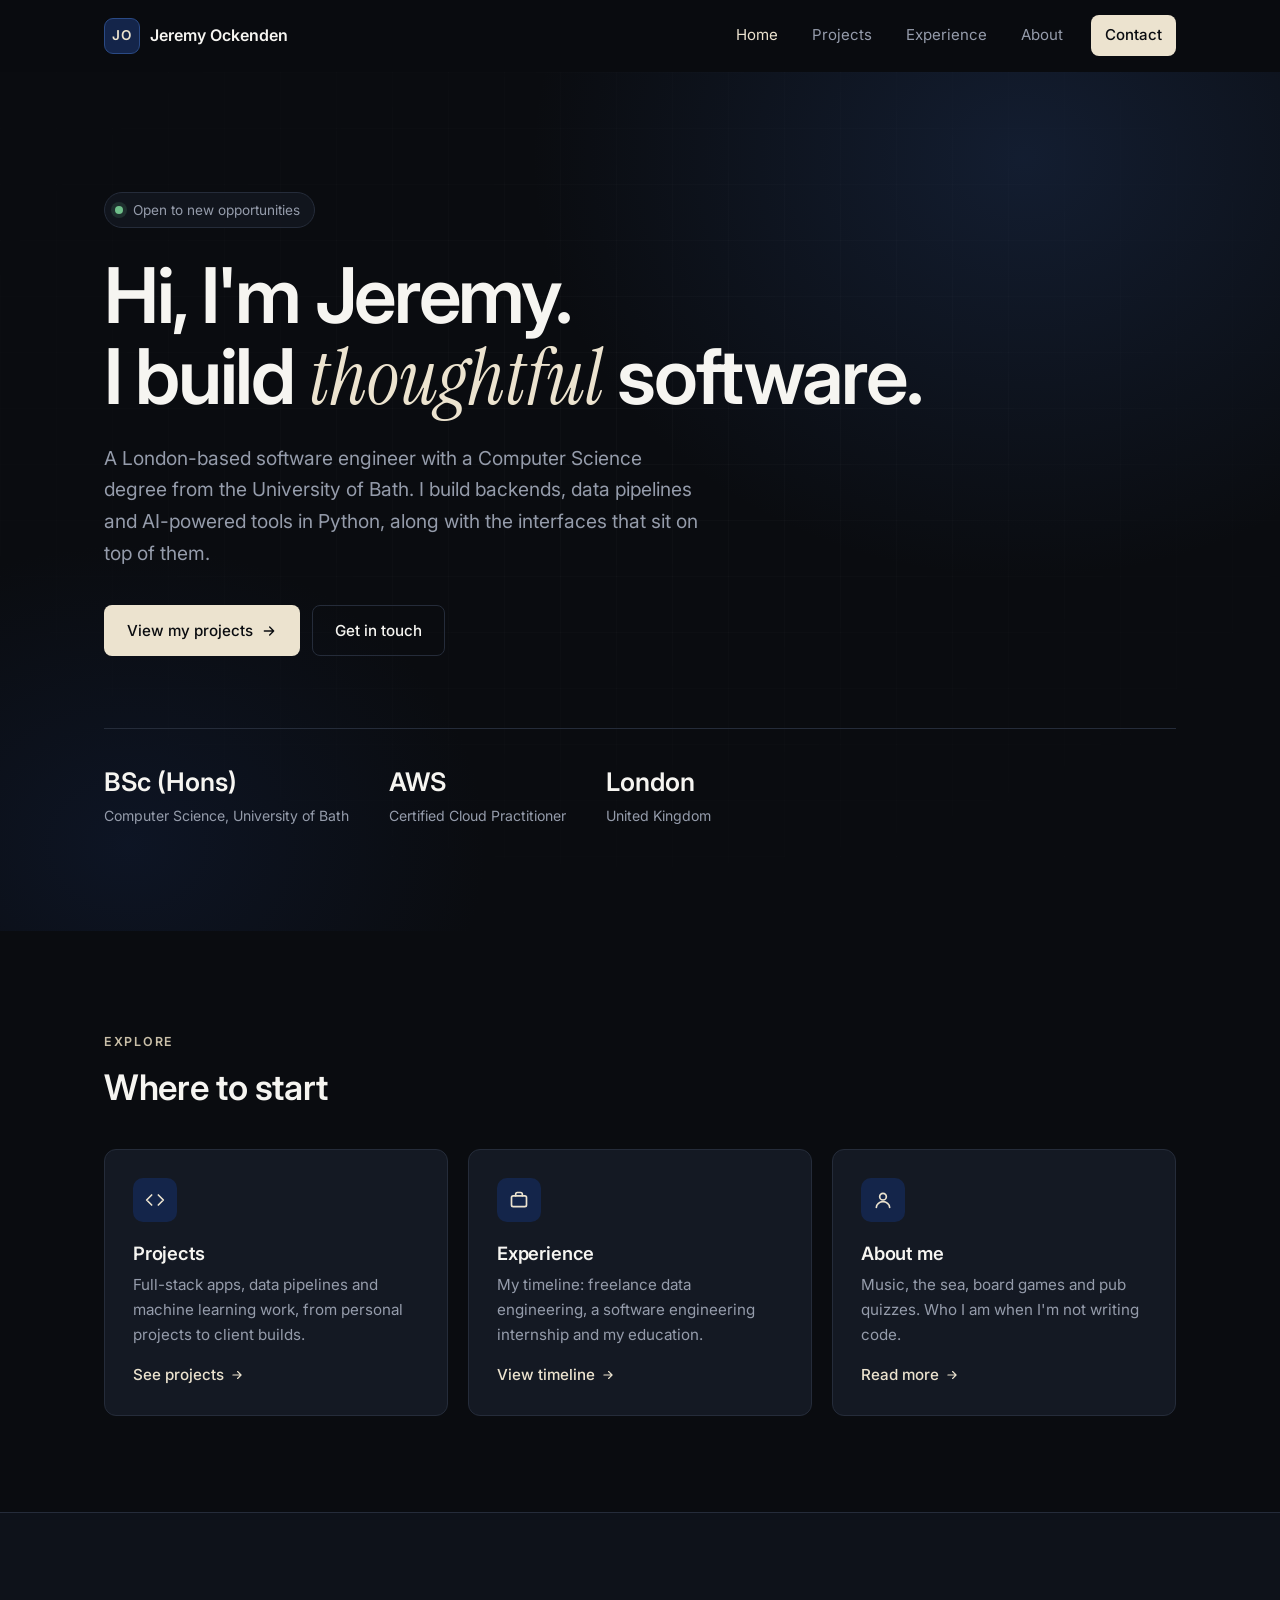
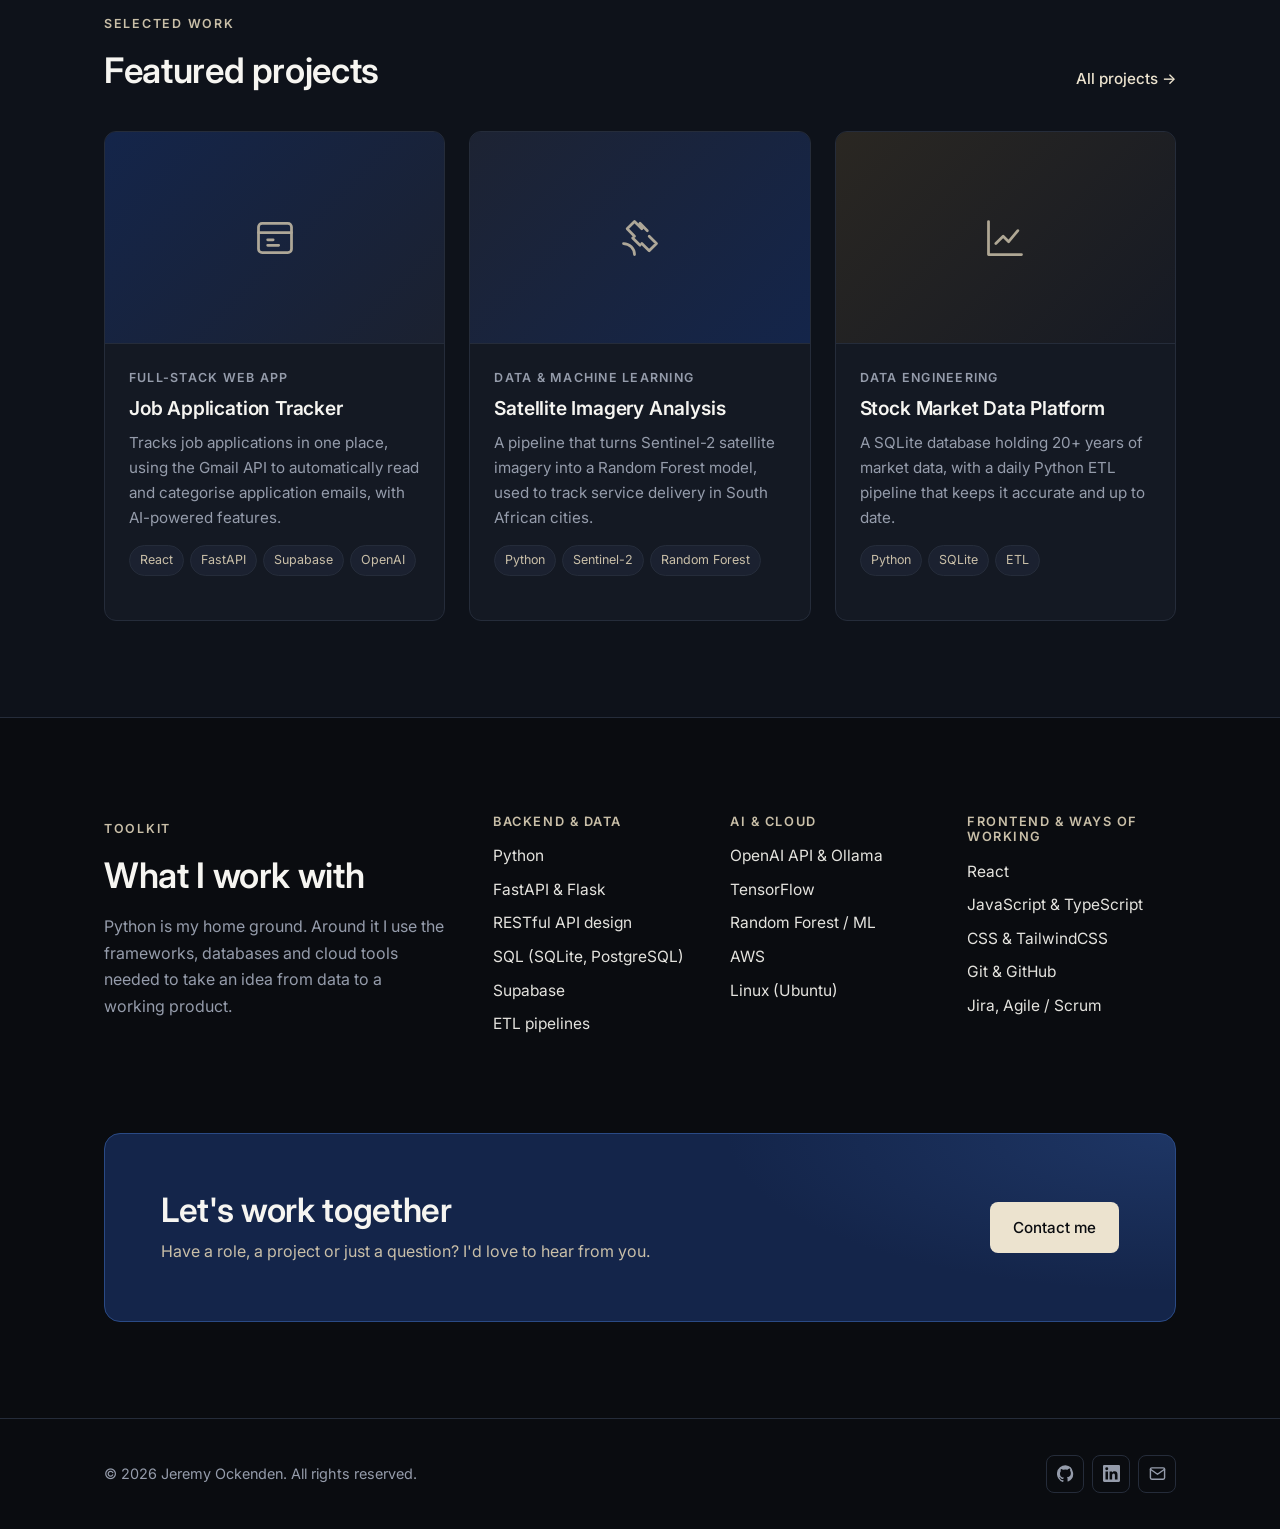
==== commit e627379a: "Update contact email, add LinkedIn, enable Formspree contact form Co-Authored-By: Claude Opus 5.5 <n" ====
--- a/index.html
+++ b/index.html
@@ -192,7 +192,10 @@
         <a href="https://github.com/jeremyO1" aria-label="GitHub" target="_blank" rel="noopener">
           <svg viewBox="0 0 24 24" fill="currentColor"><path d="M12 .5a12 12 0 0 0-3.8 23.4c.6.1.8-.3.8-.6v-2c-3.3.7-4-1.6-4-1.6-.6-1.4-1.4-1.8-1.4-1.8-1-.7.1-.7.1-.7 1.2.1 1.8 1.2 1.8 1.2 1 1.8 2.8 1.3 3.5 1 .1-.8.4-1.3.7-1.6-2.7-.3-5.5-1.3-5.5-5.9 0-1.3.5-2.4 1.2-3.2-.1-.3-.5-1.5.1-3.2 0 0 1-.3 3.3 1.2a11.5 11.5 0 0 1 6 0C17.3 4.6 18.3 5 18.3 5c.7 1.7.2 2.9.1 3.2.8.8 1.2 1.9 1.2 3.2 0 4.6-2.8 5.6-5.5 5.9.4.4.8 1.1.8 2.2v3.3c0 .3.2.7.8.6A12 12 0 0 0 12 .5z"/></svg>
         </a>
-        <a href="mailto:jeremy.ockenden@hotmail.co.uk" aria-label="Email">
+        <a href="https://www.linkedin.com/in/jeremy-ockenden/" aria-label="LinkedIn" target="_blank" rel="noopener">
+          <svg viewBox="0 0 24 24" fill="currentColor"><path d="M20.4 20.5h-3.6v-5.6c0-1.3 0-3-1.8-3s-2.1 1.4-2.1 2.9v5.7H9.3V9h3.4v1.6h.1c.5-.9 1.6-1.8 3.4-1.8 3.6 0 4.3 2.4 4.3 5.5v6.2zM5.3 7.4a2.1 2.1 0 1 1 0-4.2 2.1 2.1 0 0 1 0 4.2zM7.1 20.5H3.5V9h3.6v11.5zM22.2 0H1.8C.8 0 0 .8 0 1.7v20.6c0 .9.8 1.7 1.8 1.7h20.4c1 0 1.8-.8 1.8-1.7V1.7C24 .8 23.2 0 22.2 0z"/></svg>
+        </a>
+        <a href="mailto:jeremyjobs27@gmail.com" aria-label="Email">
           <svg viewBox="0 0 24 24" fill="none" stroke="currentColor" stroke-width="2" stroke-linecap="round" stroke-linejoin="round"><rect x="2" y="4" width="20" height="16" rx="2"/><path d="M22 6l-10 7L2 6"/></svg>
         </a>
       </div>
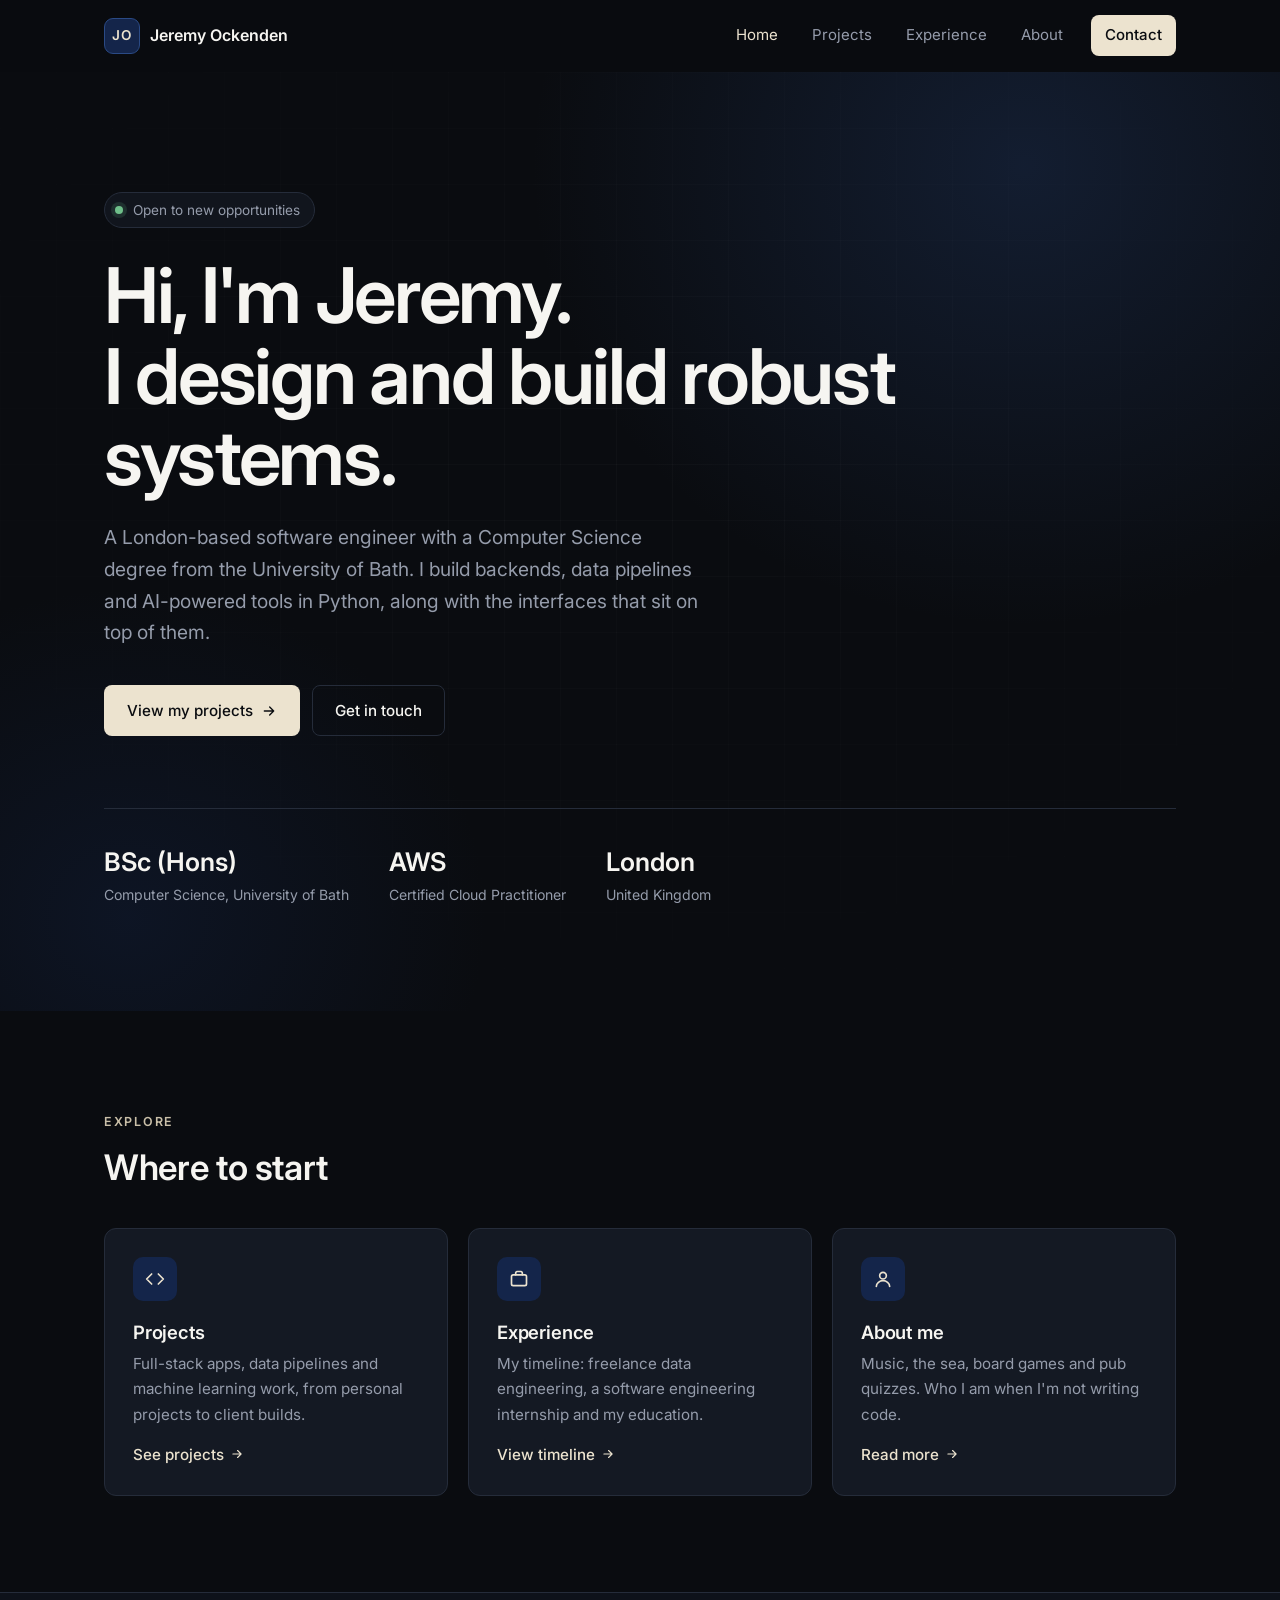
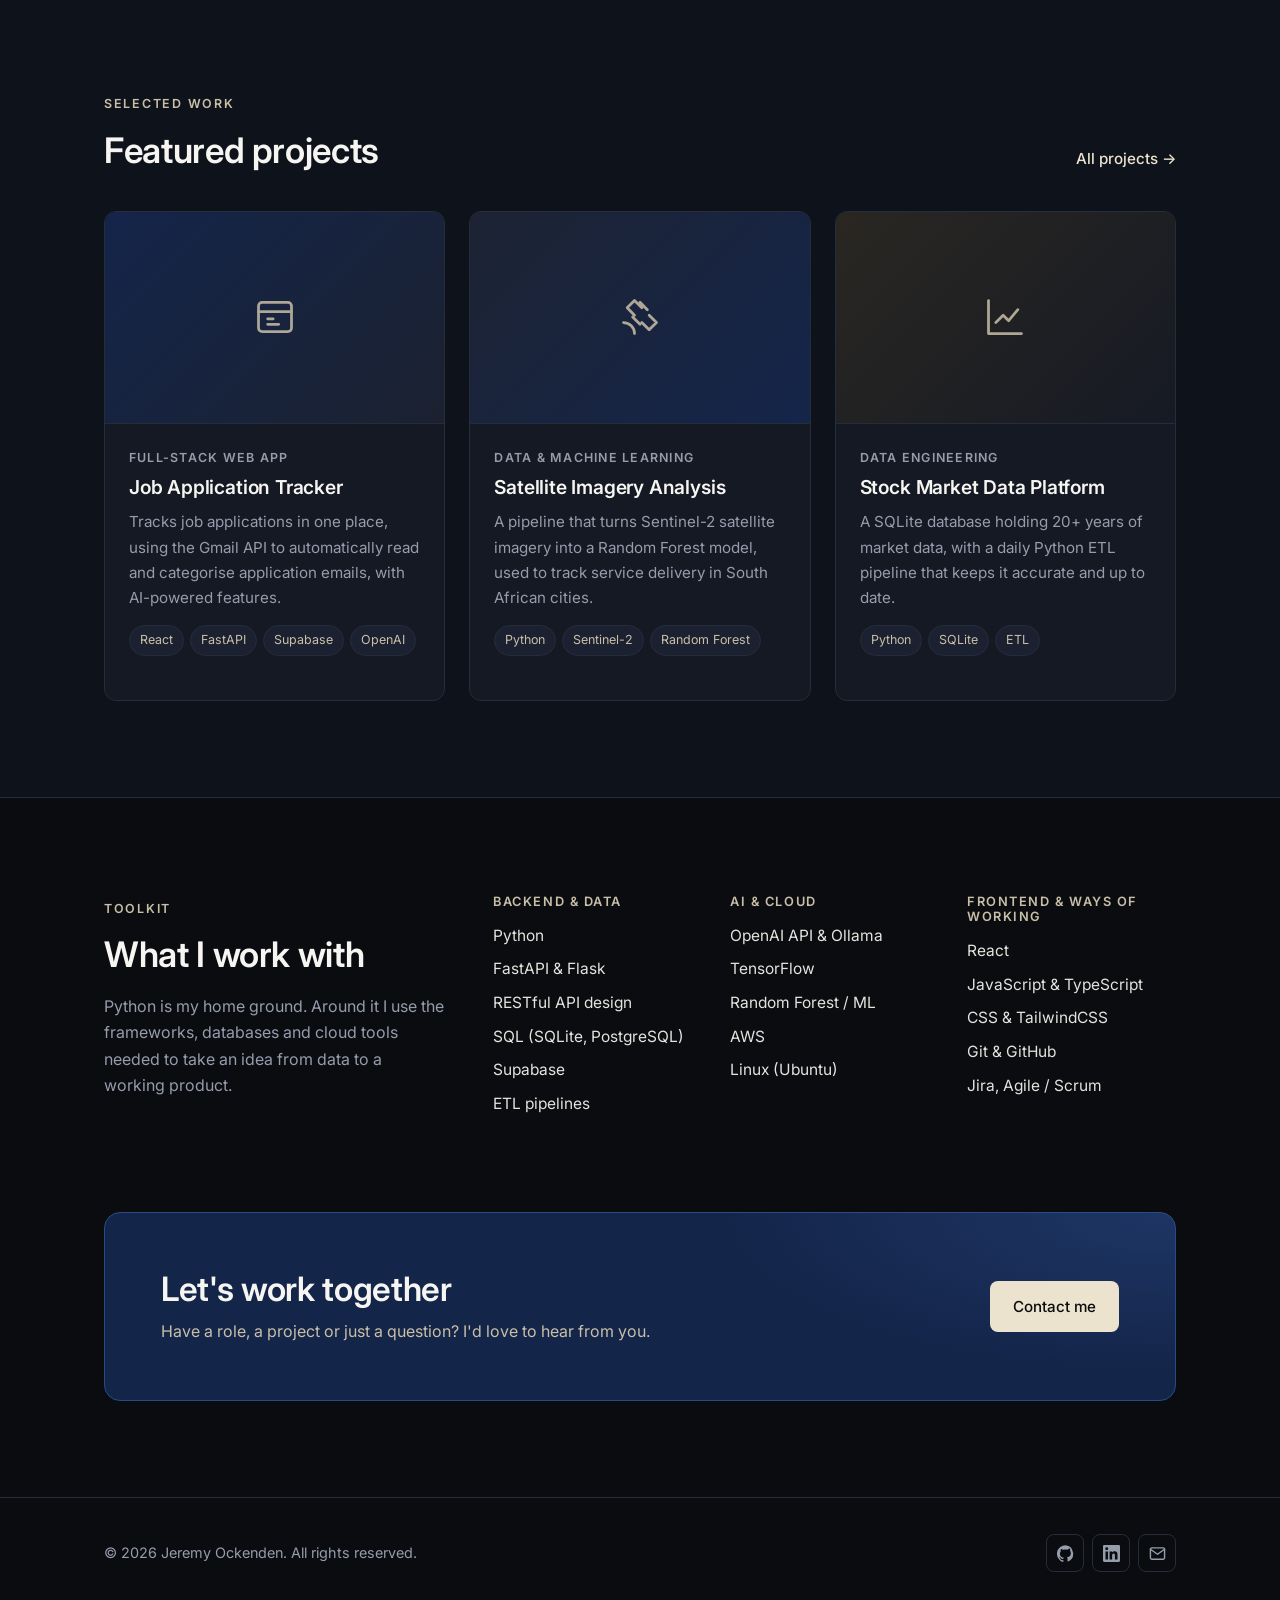
==== commit 61bc2f83: "Update index.html" ====
--- a/index.html
+++ b/index.html
@@ -14,14 +14,14 @@
 
   <header class="site-header">
     <nav class="container nav" aria-label="Main">
-      <a href="index.html" class="logo"><span class="logo-mark">JO</span>Jeremy Ockenden</a>
+      <a href="/" class="logo"><span class="logo-mark">JO</span>Jeremy Ockenden</a>
       <button class="nav-toggle" aria-label="Toggle menu" aria-expanded="false"><span></span></button>
       <ul class="nav-links">
-        <li><a href="index.html">Home</a></li>
-        <li><a href="projects.html">Projects</a></li>
-        <li><a href="experience.html">Experience</a></li>
-        <li><a href="about.html">About</a></li>
-        <li><a href="contact.html" class="nav-cta">Contact</a></li>
+        <li><a href="/">Home</a></li>
+        <li><a href="projects">Projects</a></li>
+        <li><a href="experience">Experience</a></li>
+        <li><a href="about">About</a></li>
+        <li><a href="contact" class="nav-cta">Contact</a></li>
       </ul>
     </nav>
   </header>
@@ -31,17 +31,17 @@
     <section class="hero">
       <div class="container">
         <div class="status-pill"><span class="status-dot"></span>Open to new opportunities</div>
-        <h1>Hi, I'm Jeremy.<br>I build <span class="serif">thoughtful</span> software.</h1>
+        <h1>Hi, I'm Jeremy.<br>I design and build robust systems.</h1>
         <p class="hero-lead">
           A London-based software engineer with a Computer Science degree from the University of Bath.
           I build backends, data pipelines and AI-powered tools in Python, along with the interfaces that sit on top of them.
         </p>
         <div class="hero-actions">
-          <a href="projects.html" class="btn btn-primary">
+          <a href="projects" class="btn btn-primary">
             View my projects
             <svg viewBox="0 0 24 24" fill="none" stroke="currentColor" stroke-width="2" stroke-linecap="round" stroke-linejoin="round"><path d="M5 12h14M13 6l6 6-6 6"/></svg>
           </a>
-          <a href="contact.html" class="btn btn-secondary">Get in touch</a>
+          <a href="contact" class="btn btn-secondary">Get in touch</a>
         </div>
 
         <div class="hero-meta">
@@ -63,7 +63,7 @@
         </div>
 
         <div class="quick-grid">
-          <a href="projects.html" class="quick-card reveal">
+          <a href="projects" class="quick-card reveal">
             <div class="icon">
               <svg viewBox="0 0 24 24" fill="none" stroke="currentColor" stroke-width="2" stroke-linecap="round" stroke-linejoin="round"><path d="M16 18l6-6-6-6M8 6l-6 6 6 6"/></svg>
             </div>
@@ -73,7 +73,7 @@
               <svg viewBox="0 0 24 24" fill="none" stroke="currentColor" stroke-width="2" stroke-linecap="round" stroke-linejoin="round"><path d="M5 12h14M13 6l6 6-6 6"/></svg>
             </span>
           </a>
-          <a href="experience.html" class="quick-card reveal">
+          <a href="experience" class="quick-card reveal">
             <div class="icon">
               <svg viewBox="0 0 24 24" fill="none" stroke="currentColor" stroke-width="2" stroke-linecap="round" stroke-linejoin="round"><rect x="3" y="7" width="18" height="13" rx="2"/><path d="M8 7V5a2 2 0 0 1 2-2h4a2 2 0 0 1 2 2v2"/></svg>
             </div>
@@ -83,7 +83,7 @@
               <svg viewBox="0 0 24 24" fill="none" stroke="currentColor" stroke-width="2" stroke-linecap="round" stroke-linejoin="round"><path d="M5 12h14M13 6l6 6-6 6"/></svg>
             </span>
           </a>
-          <a href="about.html" class="quick-card reveal">
+          <a href="about" class="quick-card reveal">
             <div class="icon">
               <svg viewBox="0 0 24 24" fill="none" stroke="currentColor" stroke-width="2" stroke-linecap="round" stroke-linejoin="round"><circle cx="12" cy="8" r="4"/><path d="M4 21c0-4 4-7 8-7s8 3 8 7"/></svg>
             </div>
@@ -105,7 +105,7 @@
             <span class="eyebrow">Selected work</span>
             <h2>Featured projects</h2>
           </div>
-          <a href="projects.html" class="text-link">All projects →</a>
+          <a href="projects" class="text-link">All projects →</a>
         </div>
 
         <div class="project-grid">
@@ -179,7 +179,7 @@
             <h2>Let's work together</h2>
             <p>Have a role, a project or just a question? I'd love to hear from you.</p>
           </div>
-          <a href="contact.html" class="btn btn-primary">Contact me</a>
+          <a href="contact" class="btn btn-primary">Contact me</a>
         </div>
       </div>
     </section>
--- a/css/styles.css
+++ b/css/styles.css
@@ -917,11 +917,10 @@
 
 .about-text h2 {
   font-size: 1.6rem;
+}
+
+.about-text > div + div {
   margin-top: 48px;
-}
-
-.about-text h2:first-child {
-  margin-top: 0;
 }
 
 .about-text p {
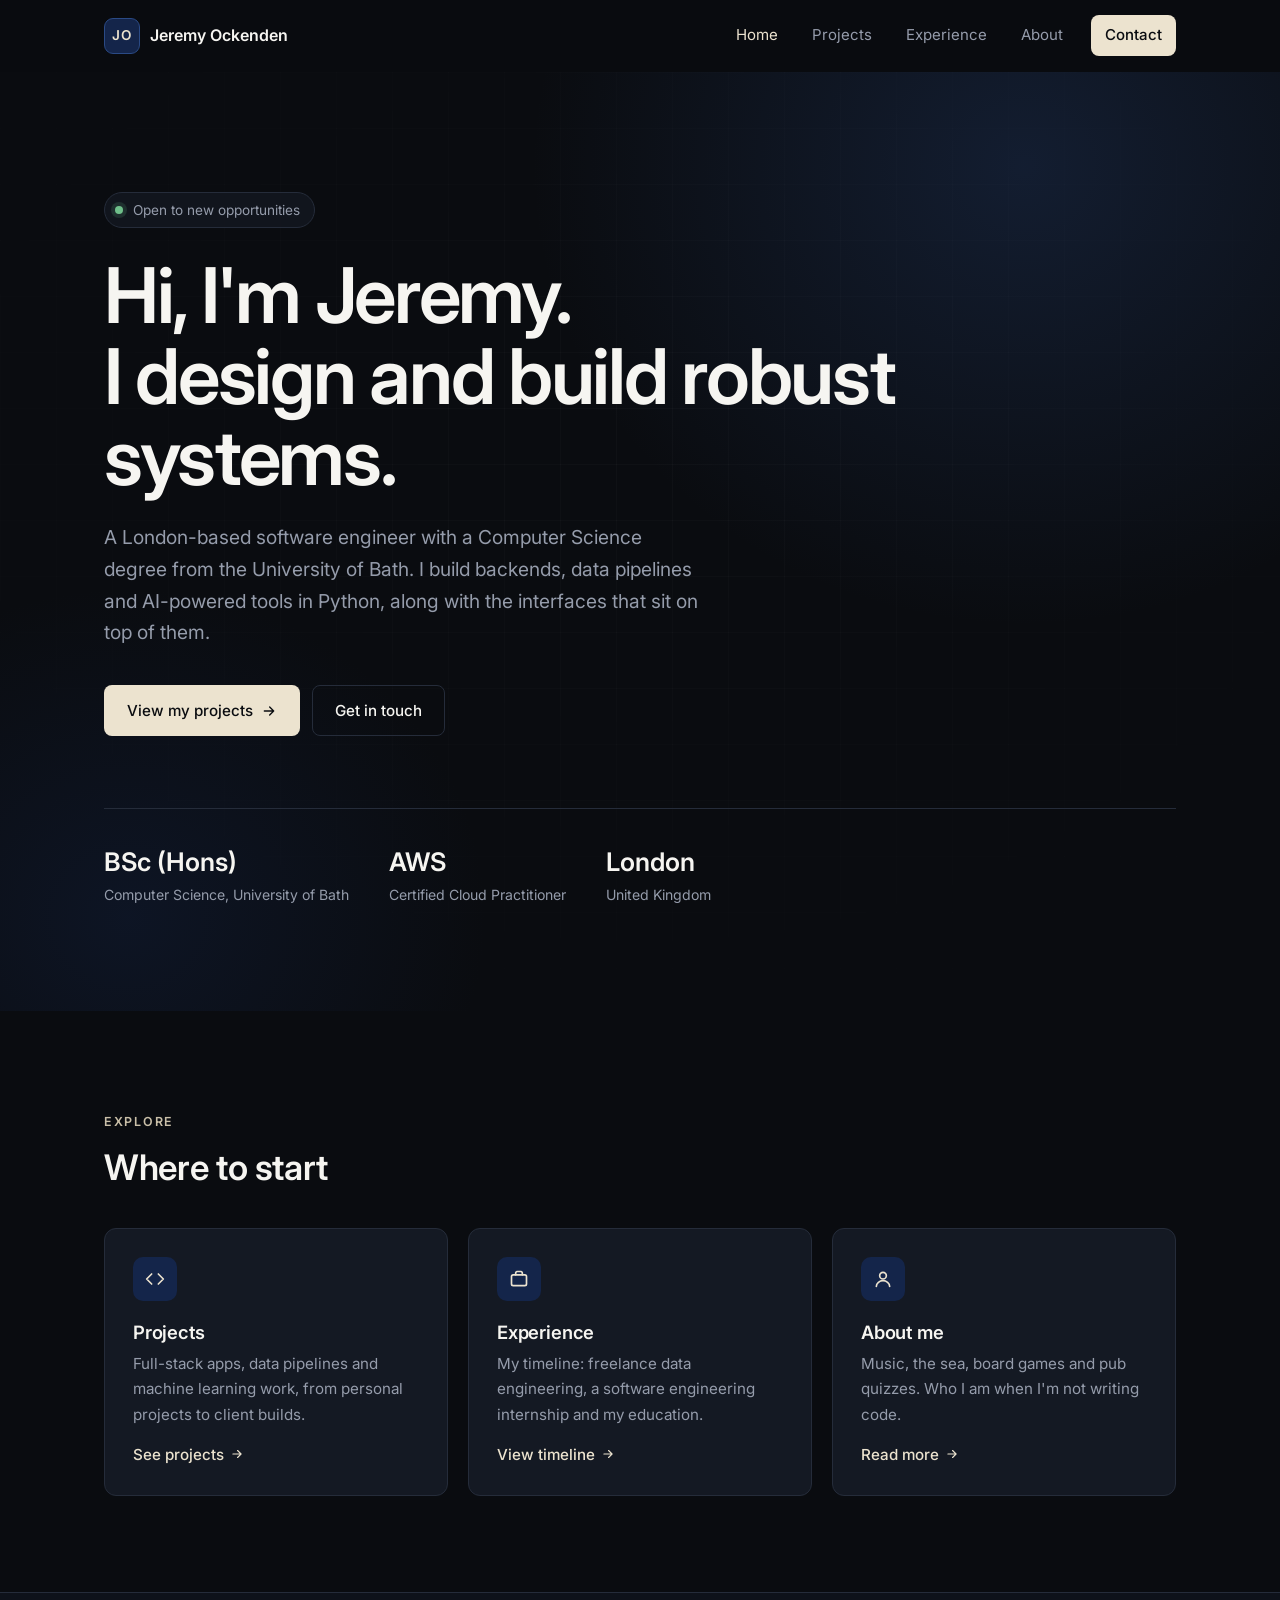
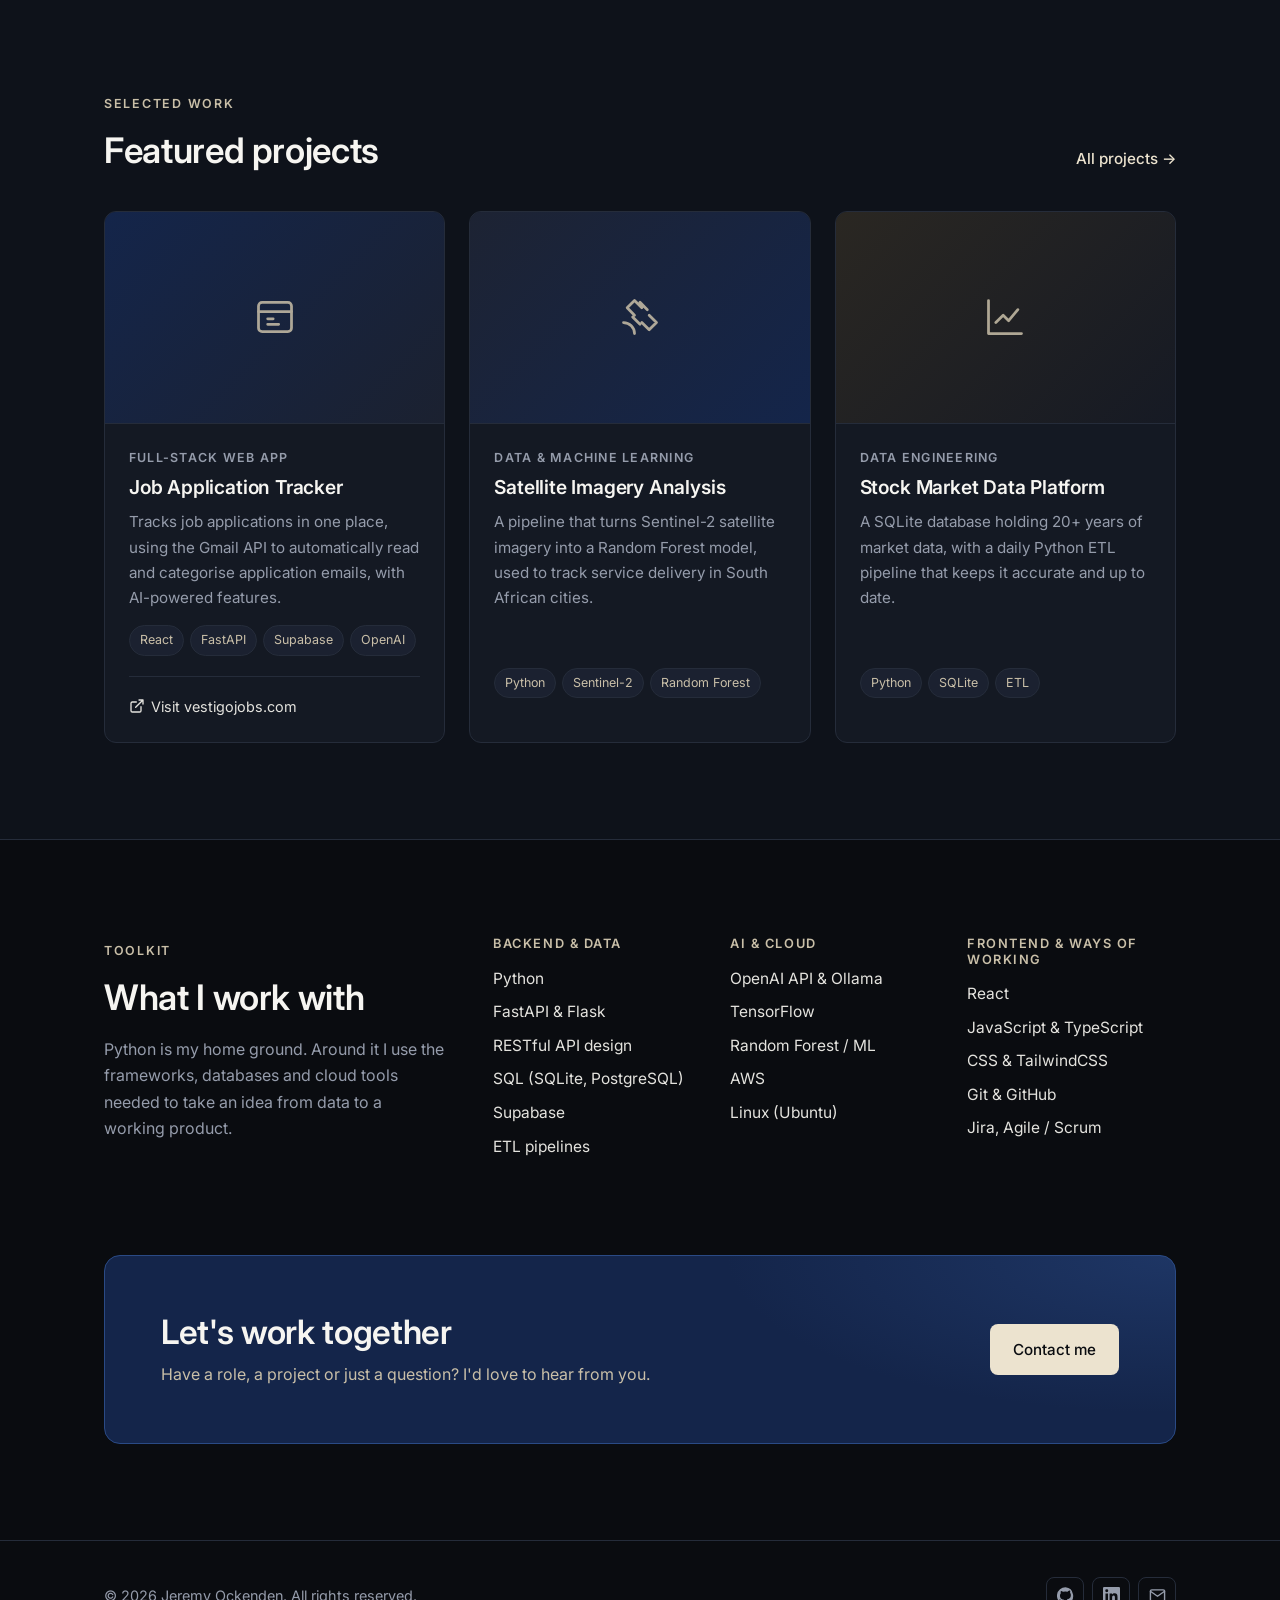
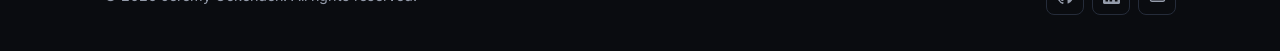
==== commit 493615c3: "Link Job Application Tracker to vestigojobs.com Co-Authored-By: Claude Opus 5.5 <noreply@anthropic.c" ====
--- a/index.html
+++ b/index.html
@@ -118,6 +118,11 @@
               <h3>Job Application Tracker</h3>
               <p>Tracks job applications in one place, using the Gmail API to automatically read and categorise application emails, with AI-powered features.</p>
               <ul class="tags"><li class="tag">React</li><li class="tag">FastAPI</li><li class="tag">Supabase</li><li class="tag">OpenAI</li></ul>
+              <div class="project-links">
+                <a href="https://vestigojobs.com" target="_blank" rel="noopener">
+                  <svg viewBox="0 0 24 24" fill="none" stroke="currentColor" stroke-width="2" stroke-linecap="round" stroke-linejoin="round"><path d="M18 13v6a2 2 0 0 1-2 2H5a2 2 0 0 1-2-2V8a2 2 0 0 1 2-2h6M15 3h6v6M10 14L21 3"/></svg>Visit vestigojobs.com
+                </a>
+              </div>
             </div>
           </article>
           <article class="project-card reveal">
